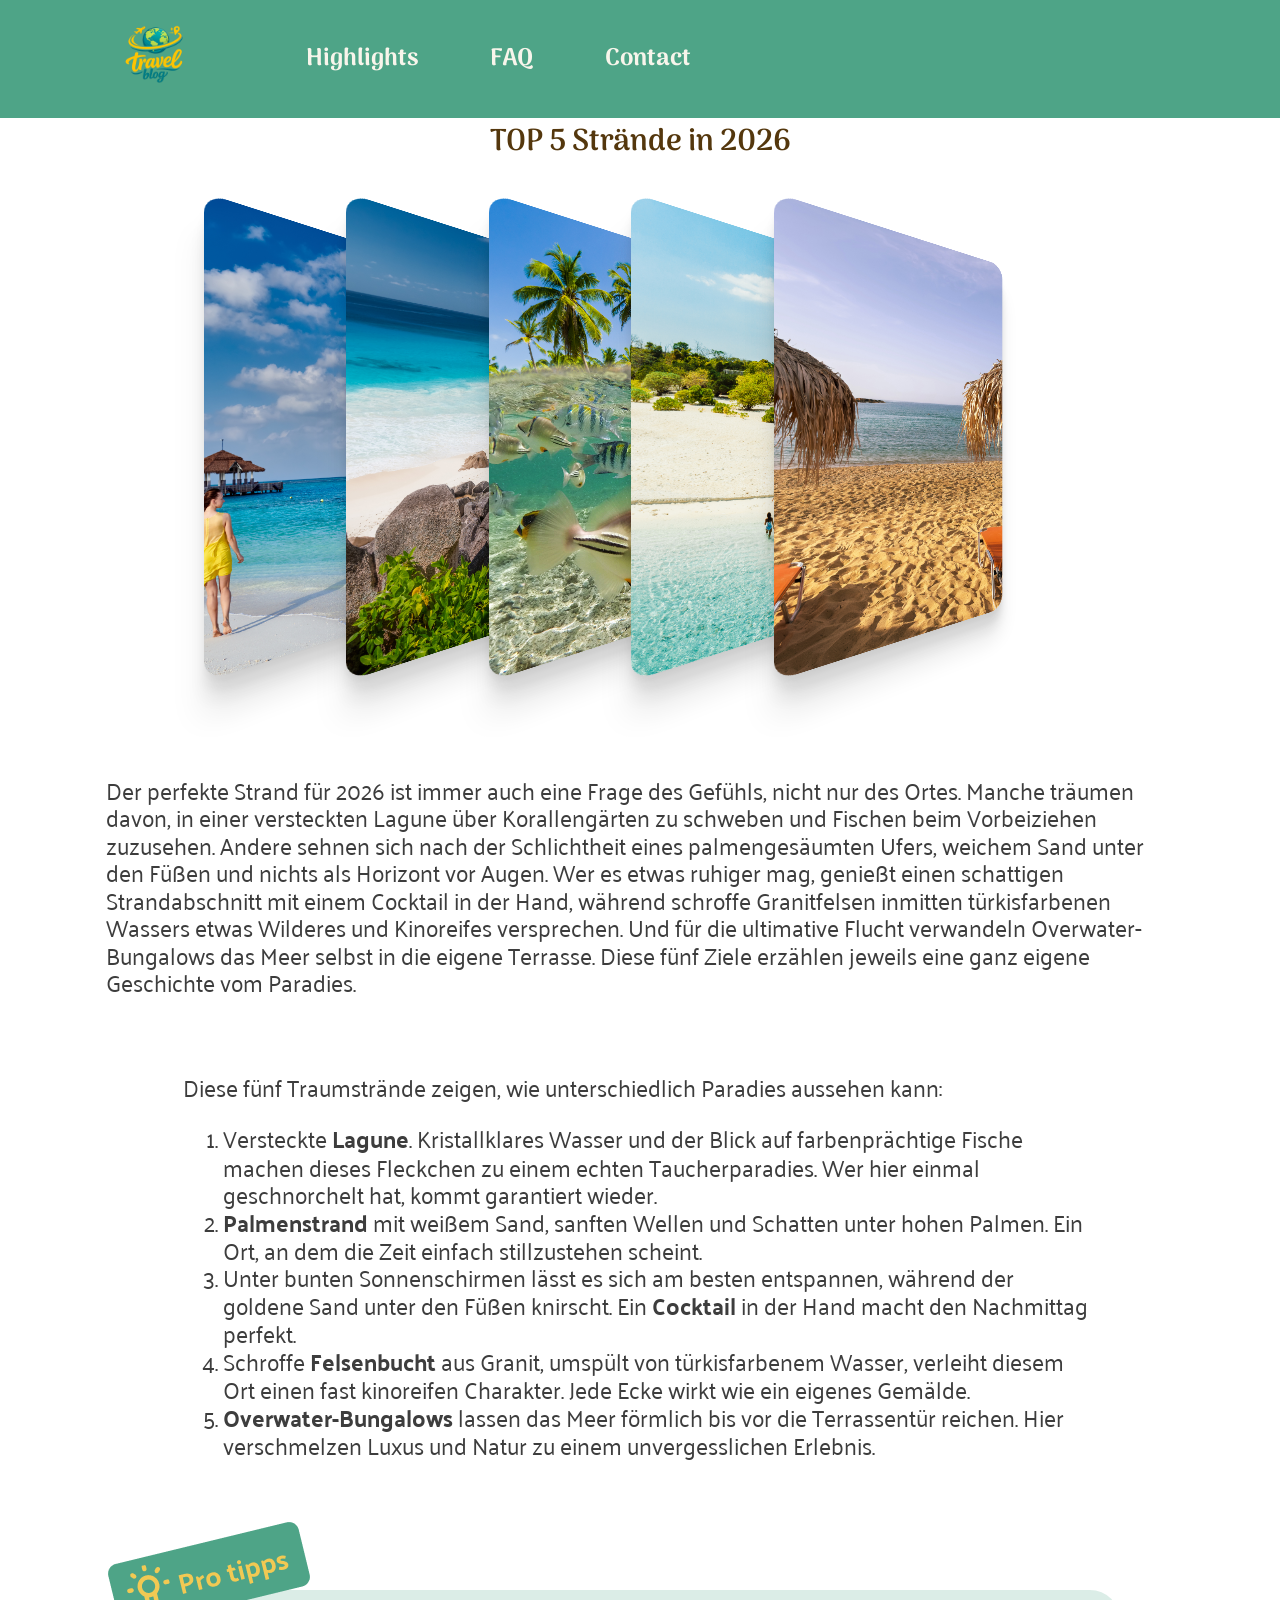
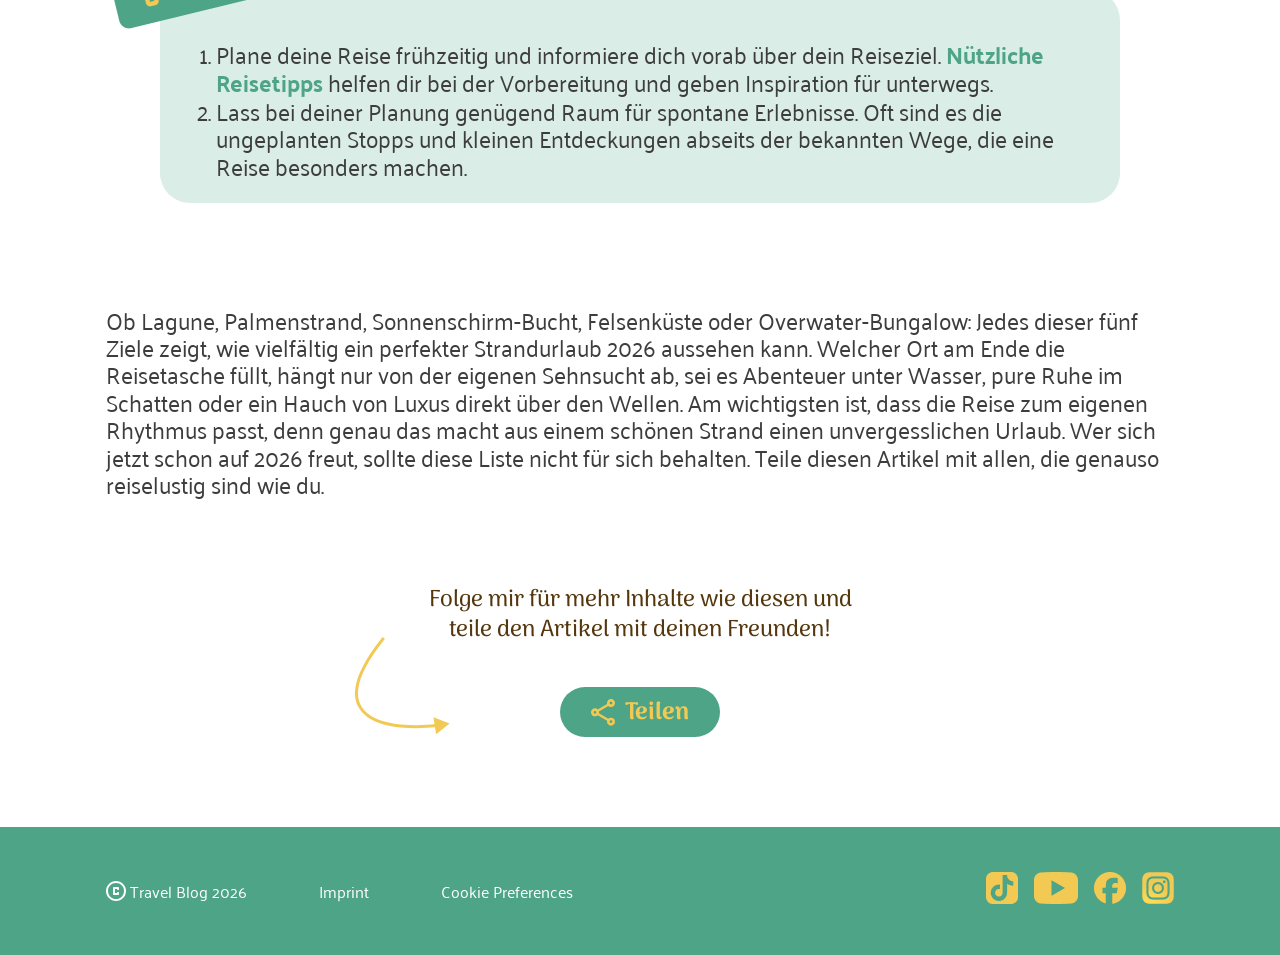
==== article01.html @ 4bace832 "refactor: add article-styles and move all article-styles" ====
<!DOCTYPE html>
<html lang="de">

<head>
    <meta charset="UTF-8">
    <meta name="viewport" content="width=device-width, initial-scale=1.0">
    <title>Artikle 01</title>

    <link rel="stylesheet" href="./styles/default.css">
    <link rel="stylesheet" href="./styles/variables.css">
    <link rel="stylesheet" href="./styles/fonts.css">
    <link rel="stylesheet" href="./styles/style.css">
    <link rel="stylesheet" href="./styles/article-styles.css">
    <link rel="stylesheet" href="./styles/article02.css">
    <link rel="stylesheet" href="./styles/article01.css">


</head>

<body>

    <header>
        <a href="index.html">
            <img class="header-logo" src="./assets/img/travelblog_logo.png"
                alt="Firmenlogo Travelblog mit Flugzeug und Weltkugel">
        </a>
        <nav>
            <a href="index.html#highlights">Highlights</a>
            <a href="index.html#faq">FAQ</a>
            <a href="index.html#contact-form">Contact</a>
        </nav>

    </header>

    <div class="content">



        <div class="article-beach-section">
            <h2>TOP 5 Strände in 2026</h2>

            <section class="article-beach-section-slider">
                <div class="article-beach-section-slider_element">
                    <img src="./assets/img/article01/slider-beach-boat.jpg" alt="Strand 1">
                </div>
                <div class="article-beach-section-slider_element">
                    <img src="./assets/img/article01/slider-beach-cliff.jpg" alt="Strand 2">
                </div>
                <div class="article-beach-section-slider_element">
                    <img src="./assets/img/article01/slider-beach-fish.jpg" alt="Strand 3">
                </div>
                <div class="article-beach-section-slider_element">
                    <img src="./assets/img/article01/slider-beach-island.jpg" alt="Strand 4">
                </div>
                <div class="article-beach-section-slider_element">
                    <img src="./assets/img/article01/slider-beach-sand.jpg" alt="Strand 5">
                </div>
            </section>
        </div>

        <div class="article-beach-section-slider-mobile">
            <input type="radio" name="beach-slide" id="beach-slide1" checked>
            <input type="radio" name="beach-slide" id="beach-slide2">
            <input type="radio" name="beach-slide" id="beach-slide3">
            <input type="radio" name="beach-slide" id="beach-slide4">
            <input type="radio" name="beach-slide" id="beach-slide5">
            <div class="slider-mobile-container">
                <img src="./assets/img/article01/slider-beach-boat.jpg" alt="Strand 1">
                <img src="./assets/img/article01/slider-beach-cliff.jpg" alt="Strand 2">
                <img src="./assets/img/article01/slider-beach-fish.jpg" alt="Strand 3">
                <img src="./assets/img/article01/slider-beach-island.jpg" alt="Strand 4">
                <img src="./assets/img/article01/slider-beach-sand.jpg" alt="Strand 5">
            </div>
            <label for="beach-slide1"></label>
            <label for="beach-slide2"></label>
            <label for="beach-slide3"></label>
            <label for="beach-slide4"></label>
            <label for="beach-slide5"></label>

        </div>



        <div class="text-main main-text-article01">
            <p>
                Der perfekte Strand für 2026 ist immer auch eine Frage des Gefühls, nicht nur des Ortes. Manche träumen
                davon, in einer versteckten Lagune über Korallengärten zu schweben und Fischen beim Vorbeiziehen
                zuzusehen. Andere sehnen sich nach der Schlichtheit eines palmengesäumten Ufers, weichem Sand unter den
                Füßen und nichts als Horizont vor Augen. Wer es etwas ruhiger mag, genießt einen schattigen
                Strandabschnitt mit einem Cocktail in der Hand, während schroffe Granitfelsen inmitten türkisfarbenen
                Wassers etwas Wilderes und Kinoreifes versprechen. Und für die ultimative Flucht verwandeln
                Overwater-Bungalows das Meer selbst in die eigene Terrasse. Diese fünf Ziele erzählen jeweils eine ganz
                eigene Geschichte vom Paradies.
            </p>
        </div>

        <div class="text-list text-list-article01">
            <p>Diese fünf Traumstrände zeigen, wie unterschiedlich Paradies aussehen kann:</p>
            <ol>
                <li>Versteckte <span>Lagune</span>. Kristallklares Wasser und der Blick auf farbenprächtige Fische
                    machen dieses Fleckchen zu einem echten Taucherparadies. Wer hier einmal geschnorchelt hat, kommt
                    garantiert wieder.</li>
                <li><span>Palmenstrand</span> mit weißem Sand, sanften Wellen und Schatten unter hohen Palmen. Ein Ort,
                    an dem die Zeit einfach stillzustehen scheint.</li>
                <li>Unter bunten Sonnenschirmen lässt es sich am besten entspannen, während der goldene Sand unter den
                    Füßen knirscht. Ein <span>Cocktail</span> in der Hand macht den Nachmittag perfekt.</li>
                <li>Schroffe <span>Felsenbucht</span> aus Granit, umspült von türkisfarbenem Wasser, verleiht diesem Ort
                    einen fast kinoreifen Charakter. Jede Ecke wirkt wie ein eigenes Gemälde.</li>
                <li><span>Overwater-Bungalows</span> lassen das Meer förmlich bis vor die Terrassentür reichen. Hier
                    verschmelzen Luxus und Natur zu einem unvergesslichen Erlebnis.</li>
            </ol>

        </div>

        <div class="tips-container">
            <div class="tips-img">
                <img src="./assets/icons/tips-icon.png" alt="Bild Pro Tipps">
            </div>
            <div class="tips-section">
                <ol>
                    <li>Plane deine Reise frühzeitig und informiere dich vorab über dein Reiseziel.
                        <a target="_blank" href="https://www.kurz-mal-weg.de/reisemagazin/reisetipps">
                            <span class="tips-link">Nützliche Reisetipps</span>
                        </a>
                        helfen dir bei der Vorbereitung und geben Inspiration für unterwegs.
                    </li>
                    <li>Lass bei deiner Planung genügend Raum für spontane Erlebnisse. Oft sind es die ungeplanten
                        Stopps und
                        kleinen Entdeckungen abseits der bekannten Wege, die eine Reise besonders machen.</li>
                </ol>
            </div>
        </div>

        <div class="text-conclusion main-text-article01">
            <p>
                Ob Lagune, Palmenstrand, Sonnenschirm-Bucht, Felsenküste oder Overwater-Bungalow: Jedes dieser fünf
                Ziele
                zeigt, wie vielfältig ein perfekter Strandurlaub 2026 aussehen kann. Welcher Ort am Ende die Reisetasche
                füllt, hängt nur von der eigenen Sehnsucht ab, sei es Abenteuer unter Wasser, pure Ruhe im Schatten oder
                ein Hauch von Luxus direkt über den Wellen.

                Am wichtigsten ist, dass die Reise zum eigenen Rhythmus passt, denn genau das macht aus einem schönen
                Strand einen unvergesslichen Urlaub. Wer sich jetzt schon auf 2026 freut, sollte diese Liste nicht für
                sich behalten. Teile diesen Artikel mit allen, die genauso reiselustig sind wie du.
            </p>
        </div>



        <div class="share-button-section">
            <p>Folge mir für mehr Inhalte wie diesen und teile den Artikel mit deinen Freunden!</p>

            <div class="share-button-wrapper">
                <img class="share-vector" src="./assets/icons/share-vector.svg"
                    alt="Bild von Halbkreis mit Pfeil auf Share Button">
                <img class="share-vector-mobile" src="./assets/icons/share-vector-mobile.svg"
                    alt="Bild von Halbkreis mit Pfeil auf Share Button">

                <a class="share-button" href="">
                    <img src="./assets/icons/share_icon.svg" alt="Icon für Share von Inhalten">
                    <p>Teilen</p>
                </a>
            </div>


        </div>
    </div>

    <footer>

        <div class="footer-links">
            <div class="footer-links-copyright">
                <img src="./assets/icons/copyright.svg" alt="Copyright Symbol für Website Rechte">
                <p>Travel Blog 2026</p>
            </div>

            <a href="./imprint.html">Imprint</a>
            <p> Cookie Preferences</p>
        </div>


        <div class="footer-social-media-links">

            <a href="https://www.tiktok.com/de-DE/" target="_blank">
                <img src="./assets/icons/footer_tiktok.png" alt="Ein Bild vom Tiktok Firmenlogo">
            </a>

            <a href="https://www.youtube.com/" target="_blank">
                <img src="./assets/icons/footer_youtube.png" alt="Ein Bild vom Youtube Firmenlogo">
            </a>

            <a href="https://www.facebook.com/" target="_blank">
                <img src="./assets/icons/footer_facebook.png" alt="Ein Bild vom Youtube Firmenlogo">
            </a>

            <a href="https://www.instagram.com/" target="_blank">
                <img src="./assets/icons/footer_instagram.png" alt="Ein Bild vom Instagram Firmenlogo">
            </a>

        </div>

    </footer>

    <div class="mobile-nav">
        <ul>
            <li><a href=""> <img src="./assets/icons/mobile-nav-home.svg" alt="Home Icon"> </a></li>
            <li><a href=""> <img src="./assets/icons/mobile-nav-highlights.svg" alt="Highlights Icon"> </a></li>
            <li><a href=""> <img src="./assets/icons/mobile-nav-faq.svg" alt="FAQ Icon"> </a></li>
            <li><a href=""> <img src="./assets/icons/mobile-nav-contact.svg" alt="FAQ Icon"> </a></li>
        </ul>
    </div>
</body>

</html>
---- styles/default.css ----
* {
    box-sizing: border-box;
    margin: 0;
    scroll-behavior: smooth;
}

body {
    color: rgba(61, 61, 61, 1);
}

a {
    text-decoration: none;
}

span {
    font-weight: 700;
}
---- styles/variables.css ----
:root {

--primary-bg-color-header-footer: rgba(78, 164, 135, 1);
--content-padding: max(clamp(1.5rem, -0.21rem + 8.57vw, 7.5rem), calc(50% - 720px));

}
---- styles/fonts.css ----
/* arima-regular - latin */
@font-face {
  font-display: swap; /* Check https://developer.mozilla.org/en-US/docs/Web/CSS/@font-face/font-display for other options. */
  font-family: 'Arima';
  font-style: normal;
  font-weight: 400;
  src: url('../assets/fonts/arima-v7-latin-regular.woff2') format('woff2'); /* Chrome 36+, Opera 23+, Firefox 39+, Safari 12+, iOS 10+ */
}
/* arima-500 - latin */
@font-face {
  font-display: swap; /* Check https://developer.mozilla.org/en-US/docs/Web/CSS/@font-face/font-display for other options. */
  font-family: 'Arima';
  font-style: normal;
  font-weight: 500;
  src: url('../assets/fonts/arima-v7-latin-500.woff2') format('woff2'); /* Chrome 36+, Opera 23+, Firefox 39+, Safari 12+, iOS 10+ */
}
/* arima-600 - latin */
@font-face {
  font-display: swap; /* Check https://developer.mozilla.org/en-US/docs/Web/CSS/@font-face/font-display for other options. */
  font-family: 'Arima';
  font-style: normal;
  font-weight: 600;
  src: url('../assets/fonts/arima-v7-latin-600.woff2') format('woff2'); /* Chrome 36+, Opera 23+, Firefox 39+, Safari 12+, iOS 10+ */
}
/* arima-700 - latin */
@font-face {
  font-display: swap; /* Check https://developer.mozilla.org/en-US/docs/Web/CSS/@font-face/font-display for other options. */
  font-family: 'Arima';
  font-style: normal;
  font-weight: 700;
  src: url('../assets/fonts/arima-v7-latin-700.woff2') format('woff2'); /* Chrome 36+, Opera 23+, Firefox 39+, Safari 12+, iOS 10+ */
}

/* palanquin-regular - latin */
@font-face {
  font-display: swap; /* Check https://developer.mozilla.org/en-US/docs/Web/CSS/@font-face/font-display for other options. */
  font-family: 'Palanquin';
  font-style: normal;
  font-weight: 400;
  src: url('../assets/fonts/palanquin-v17-latin-regular.woff2') format('woff2'); /* Chrome 36+, Opera 23+, Firefox 39+, Safari 12+, iOS 10+ */
}
/* palanquin-500 - latin */
@font-face {
  font-display: swap; /* Check https://developer.mozilla.org/en-US/docs/Web/CSS/@font-face/font-display for other options. */
  font-family: 'Palanquin';
  font-style: normal;
  font-weight: 500;
  src: url('../assets/fonts/palanquin-v17-latin-500.woff2') format('woff2'); /* Chrome 36+, Opera 23+, Firefox 39+, Safari 12+, iOS 10+ */
}
/* palanquin-600 - latin */
@font-face {
  font-display: swap; /* Check https://developer.mozilla.org/en-US/docs/Web/CSS/@font-face/font-display for other options. */
  font-family: 'Palanquin';
  font-style: normal;
  font-weight: 600;
  src: url('../assets/fonts/palanquin-v17-latin-600.woff2') format('woff2'); /* Chrome 36+, Opera 23+, Firefox 39+, Safari 12+, iOS 10+ */
}
/* palanquin-700 - latin */
@font-face {
  font-display: swap; /* Check https://developer.mozilla.org/en-US/docs/Web/CSS/@font-face/font-display for other options. */
  font-family: 'Palanquin';
  font-style: normal;
  font-weight: 700;
  src: url('../assets/fonts/palanquin-v17-latin-700.woff2') format('woff2'); /* Chrome 36+, Opera 23+, Firefox 39+, Safari 12+, iOS 10+ */
}

/* palanquin-dark-regular - latin */
@font-face {
  font-display: swap; /* Check https://developer.mozilla.org/en-US/docs/Web/CSS/@font-face/font-display for other options. */
  font-family: 'Palanquin Dark';
  font-style: normal;
  font-weight: 400;
  src: url('../assets/fonts/palanquin-dark-v17-latin-regular.woff2') format('woff2'); /* Chrome 36+, Opera 23+, Firefox 39+, Safari 12+, iOS 10+ */
}
/* palanquin-dark-600 - latin */
@font-face {
  font-display: swap; /* Check https://developer.mozilla.org/en-US/docs/Web/CSS/@font-face/font-display for other options. */
  font-family: 'Palanquin Dark';
  font-style: normal;
  font-weight: 600;
  src: url('../assets/fonts/palanquin-dark-v17-latin-600.woff2') format('woff2'); /* Chrome 36+, Opera 23+, Firefox 39+, Safari 12+, iOS 10+ */
}
---- styles/style.css ----
header {
    display: flex;
    align-items: center;

    background-color: var(--primary-bg-color-header-footer);
    height: clamp(70px, 5.83vw + 42.9px, 128px);
    gap: 102px;
    padding-left: var(--content-padding);
}

.header-logo {
    width: 98px;
}

nav {
    display: flex;
    gap: 72px;
}

nav>a {
    text-decoration: none;
    font-size: 1.5rem;
    font-family: Arima;
    font-weight: 700;

    color: rgba(248, 245, 235, 1);
}

.content {
    padding-inline: var(--content-padding);

}


.landing-page-hero {
    background-color: rgba(241, 201, 83, 1);
    height: clamp(335px, 129.29px + 26.7857vw, 515px);
    width: min(100vw, 1440px);
    position: relative;
    left: 50%;
    transform: translateX(-50%);
    overflow: visible;
}

.hero-curve-img {
    position: absolute;
    z-index: 1;
    width: clamp(420px, 160.57px + 33.7798vw, 647px);
    height: auto;
}

.hero-curve-img-mobile {
    display: none;
}

.hero-background-img {
    z-index: 0;
    width: 100%;
    object-fit: cover;
    object-position: 50%;
    height: clamp(335px, 129.29px + 26.7857vw, 515px);
    position: absolute;
}

.hero-background-img-mobile {
    display: none;
}

.landing-section-hero {
    display: flex;
    justify-content: flex-start;
    flex-direction: column;
}

.hero-headline {
    display: flex;
    position: absolute;
    top: clamp(78px, 30px + 6.25vw, 120px);
    left: clamp(49px, 19.29px + 3.869vw, 75px);
    flex-direction: column;
    justify-content: center;
    max-width: clamp(228px, 88.57px + 18.1548vw, 350px);
}

.hero-headline h1 {

    font-family: Arima;
    font-size: clamp(2.5rem, 1.0714rem + 2.9762vw, 3.75rem);
    color: rgba(84, 55, 13, 1);
    z-index: 3;
}

.hero-headline p {
    margin: 0;

    font-family: Palanquin;
    font-size: clamp(1.25rem, 0.6786rem + 1.1905vw, 1.75rem);
    font-weight: 500;
    line-height: 1;
    z-index: 3;
}

/* Entfernt aus Marcos Slider-Commit: kollidiert mit unserer bestehenden body-Regel
   in default.css (Zeile 7) und fuehrt mit Arial eine projektfremde Schriftart ein
   (wir nutzen Arima/Palanquin). Als Kommentar erhalten statt geloescht, siehe Review.
body {
    font-family: Arial, Helvetica, sans-serif;
    background: #fff;
    color: #402400;
}
*/

.landing-page-highlights {
    width: 100%;
    max-width: 950px;
    margin: 60px auto 45px;
    padding: 0 20px;
}

.landing-page-highlights p {
    max-width: 700px;
    margin: auto;
    font-size: 16px;
    line-height: 1.25;
    color: #4b2c08;
}

/* .intro p {
    max-width: 700px;
    margin: auto;
    font-size: 16px;
    line-height: 1.25;
    color: #4b2c08;
} */


.slider {
    position: relative;
    width: 100%;
    height: 353px;
    overflow: hidden;
    border-top-right-radius: 70px;
}

.slides {
    display: flex;
    width: 400%;
    height: 100%;
    transition: transform 0.7s ease-in-out;
}

.slide {
    position: relative;
    width: 25%;
    height: 100%;
    flex-shrink: 0;
    background-size: cover;
    background-position: center;
}

.slide::after {
    content: "";
    position: absolute;
    inset: 0;
    background:
        linear-gradient(to bottom,
            rgba(0, 91, 157, 0.30),
            rgba(0, 91, 157, 0.05) 55%,
            rgba(0, 140, 180, 0.05));
}

.slide:nth-child(1) {
    background-image: url("../assets/img/beach.jpg");
}

.slide:nth-child(2) {
    background-image: url(../assets/img/beach.jpg);
}

.slide:nth-child(3) {
    background-image: url(../assets/img/beach.jpg);
}

.slide:nth-child(4) {
    background-image: url(../assets/img/beach.jpg);
}

.slide-content {
    position: absolute;
    z-index: 2;
    top: 36px;
    left: 25px;
    width: calc(100% - 210px);
    max-width: 585px;
    padding: 12px 15px 10px;
    color: #fff;
    border-left: 1px solid rgba(255, 255, 255, 0.45);
    border-right: 1px solid rgba(255, 255, 255, 0.45);
    background: rgba(110, 156, 192, 0.40);
}

.slide-content h2 {
    font-size: 31px;
    line-height: 1.02;
    font-weight: 800;
    margin-bottom: 7px;
}

.slide-content p {
    font-size: 18px;
    line-height: 1.15;
}

.slider-dots {
    position: absolute;
    z-index: 10;
    bottom: 29px;
    left: 50%;
    transform: translateX(-50%);
    display: flex;
    align-items: center;
    gap: 14px;
}

/* TODO (Marco): kein JavaScript einsetzen. Der aktive Slide-Wechsel (.dot.active,
   Verschiebung von .slides) muss noch rein per HTML/CSS umgesetzt werden,
   z.B. Radio-Buttons + :checked Aktuell ohne Funktion. */
.dot {
    width: 19px;
    height: 19px;
    border: none;
    border-radius: 50%;
    background: #fff;
    cursor: pointer;
    transition:
        background 0.3s ease,
        transform 0.3s ease,
        width 0.3s ease;
}

.dot:hover {
    transform: scale(1.1);
}

.dot.active {
    width: 26px;
    background: #f5c13b;
    border-radius: 50%;
}

.hero-turkey-circle {
    position: absolute;
    top: clamp(196px, 76px + 15.625vw, 301px);
    left: clamp(275px, 105.86px + 22.0238vw, 423px);
    z-index: 4;
    width: clamp(118px, 44.86px + 9.5238vw, 182px);
    height: clamp(118px, 44.86px + 9.5238vw, 182px);
}

.hero-turkey-circle-bg {
    position: absolute;
    inset: 0;
    width: 100%;
    height: 100%;
}

.hero-turkey-circle-text {
    position: absolute;
    inset: 0;
    margin: auto;
    width: 83%;
    height: auto;
    animation: spin-turkey-circle 13s linear infinite;
}

.hero-turkey-circle-flag {
    position: absolute;
    inset: 0;
    margin: auto;
    width: 42%;
    height: auto;
}

@keyframes spin-turkey-circle {
    to {
        transform: rotate(360deg);
    }
}


.landing-page-headline {
    display: flex;
    justify-content: center;
    align-items: center;

    gap: 16px;
}

.landing-page-headline h2 {
    color: rgba(78, 164, 135, 1);
    font-size: clamp(2.5rem, 2.2857rem + 1.0714vw, 3.25rem);
    font-family: 'Arima';
    font-style: normal;
    font-weight: 700;
}

.landing-page-faq {
    display: flex;
    flex-direction: column;
    justify-content: center;
    align-items: center;

    gap: 8px;
}

.faq-accordion {
    display: flex;
    flex-direction: column;
    width: 100%;
    gap: 24px;
}

.faq-accordion details {
    display: flex;
    flex-direction: column;

    background-color: rgba(241, 201, 83, 1);
    border-radius: 12px;
    overflow: hidden;

    interpolate-size: allow-keywords;
}

.faq-accordion details summary>img {
    transform: rotate(0deg);
    transition: transform 0.6s ease-in-out;
}

.faq-accordion details[open] summary>img {
    transform: rotate(-180deg);
}

.faq-accordion summary {
    display: flex;
    align-items: center;
    justify-content: space-between;
    width: 100%;

    font-family: Palanquin;
    font-size: clamp(1rem, 0.8571rem + 0.7143vw, 1.5rem);
    font-weight: 700;
    color: rgba(84, 55, 13, 1);

    list-style: none;
    cursor: pointer;
    outline: none;
    -webkit-tap-highlight-color: transparent;

    border-radius: 0;
    background-color: rgba(241, 201, 83, 1);
    padding: 8px 12px;
}

.faq-accordion summary:focus-visible {
    outline: 2px solid rgba(84, 55, 13, 1);
    outline-offset: -2px;
}

.faq-accordion details::details-content {
    background-color: #fff;
    opacity: 0;
    block-size: 0;
    overflow-y: clip;
    margin: 0;
    border-radius: 12px 12px 12px 12px;

    transition:
        content-visibility 0.6s allow-discrete,
        opacity 0.6s ease-in-out,
        block-size 0.6s ease-in-out,
        margin 0.6s ease-in-out;
}

.faq-accordion details[open]::details-content {
    opacity: 1;
    block-size: auto;
    margin: 0 12px 12px 12px;
}

@starting-style {
    .faq-accordion details[open]::details-content {
        opacity: 0;
        block-size: 0;
        margin: 0;
    }
}

.faq-accordion p {
    padding: 8px 8px;
    margin: 0;

    font-family: Palanquin;
    font-size: 1rem;
    font-weight: 500;
    color: rgba(84, 55, 13, 1);
    line-height: 1.1;
}

.contact-form {
    font-family: 'Palanquin';
    font-weight: 500;
    font-size: 1.5rem;
    color: rgba(84, 55, 13, 1);

    text-align: center;
    padding: 5rem 0;
}

.contact-text>p {
    padding-bottom: 3.5rem;
}

.personal-data {
    display: flex;
    justify-content: space-between;
}

.name {
    display: flex;
    flex-direction: column;
    width: 45%;
    text-align: start;
}

.email {
    display: flex;
    flex-direction: column;
    width: 49%;
    text-align: start;
}

.help {
    display: flex;
    flex-direction: column;
    text-align: start;
    padding-top: 3rem;
}

.name>input,
.email>input,
textarea {
    border: none;
    border-bottom: 1px solid rgba(84, 55, 13, 1);

    font-family: 'Palanquin';
    font-weight: 500;
    font-size: 1.5rem;
    color: rgba(78, 164, 135, 1);
}

.name>input,
.email>input {
    padding-top: 2.25rem;
}

textarea {
    padding-top: 1rem;
    height: 70px;
    resize: none;
}

.privacy {
    display: flex;
    align-items: flex-start;
    justify-content: center;
    gap: 8px;

    font-weight: 400;
    font-size: 0.938rem;

    padding-top: 1rem;
    padding-bottom: 2.25rem;
}

.privacy>input {
    height: 1.125rem;
    width: 1.125rem;
}

.privacy a {
    color: rgba(78, 164, 135, 1);
}

.privacy-wrapper {
    display: flex;
    gap: 0.5rem;
    align-items: flex-start
}

.privacy-wrapper p {
    text-align: left;
}

.privacy-wrapper>input {
    margin-top: 0.5rem;
}

.send-button {
    display: inline-flex;
    justify-content: center;
    align-items: center;

    padding: 9px 40px;
    border-radius: 40px;
    border: 1px solid rgba(115, 115, 115, 1);

    font-size: 1.5rem;
    font-family: 'Arima';
    font-weight: 700;

    color: rgba(115, 115, 115, 1);
    background-color: white;
}

.contact-form:has(.privacy input:checked) .send-button {
    background-color: rgb(78, 164, 135);
    color: rgba(241, 201, 83, 1);
    border: 1px solid rgb(78, 164, 135);
}

.contact-form:has(.privacy input:checked) .send-button:hover {
    box-shadow: 0 4px 8px rgba(78, 164, 135, 0.5);
    text-shadow: 0 2px 4px rgba(0, 0, 0, 0.5);
}

footer {
    display: flex;
    align-items: center;
    justify-content: space-between;

    background-color: var(--primary-bg-color-header-footer);
    height: 128px;
    padding-inline: clamp(24px, 9.01vw - 9.8px, 120px);
    margin-top: clamp(5rem, 10.3571rem - 5.9524vw, 7.5rem);
    padding-left: var(--content-padding);
}

.footer-links {
    display: flex;
    gap: 72px;

    font-size: 1rem;
    font-weight: 400;
    font-family: Palanquin;
    color: rgba(255, 255, 255, 1);

}

.footer-links a {
    color: rgba(255, 255, 255, 1);

}

.footer-links p {
    text-wrap-mode: nowrap;

}

.footer-links-copyright {
    display: flex;
    gap: 4px;
}

.footer-social-media-links {
    display: flex;
    gap: 16px;
}

.mobile-nav {
    display: none;
}

@media screen and (max-width: 767px) {
    .landing-page-hero {
        height: 480px;
    }

    .hero-curve-img {
        display: none;
    }

    .hero-curve-img-mobile {
        display: block;
        position: absolute;
        z-index: 1;
        top: 0;
        left: 0;
        width: 230px;
        height: auto;
    }

    .hero-background-img {
        display: none;
    }

    .hero-background-img-mobile {
        display: block;
        z-index: 0;
        width: 100%;
        height: 100%;
        object-fit: cover;
        object-position: 50%;
        position: absolute;
    }

    .hero-headline {
        display: none;
    }

    .hero-turkey-circle {
        top: 130px;
        left: 90px;
        width: 150px;
        height: 150px;
    }

    header {
        padding-left: 0;
        justify-content: center;
    }

    .header-logo {
        width: 80px;
    }

    nav {
        display: none;
    }

    .contact-text>p {
        display: none;
    }

    .tips-section {
        width: 100%;
        color: rgba(84, 55, 13, 1);


    }

    .personal-data {
        flex-direction: column;
    }

    .name,
    .email {
        width: 100%;
    }

    .name>input,
    .email>input,
    textarea {
        padding-top: 1rem;
    }

    .help {
        padding-top: 1rem;
    }

    .privacy {
        align-items: flex-start;
    }

    footer {
        height: auto;
        padding-block: 24px 112px;
    }

    .footer-links {
        flex-direction: column;
        gap: 0px;

    }

    .footer-links>*:nth-child(1) {
        order: 3;
    }

    .footer-links>*:nth-child(2) {
        order: 1;
    }

    .footer-links>*:nth-child(3) {
        order: 2;
    }

    .footer-social-media-links {
        margin-top: 58px;
    }


    .footer-social-media-links img {
        width: 24px;
    }

    .footer-social-media-links a:nth-child(2) img {
        width: 33px;
    }

    .mobile-nav {
        display: flex;
        align-items: center;
        height: 88px;

        position: fixed;
        bottom: 0;
        left: 0;
        width: 100%;
        z-index: 10;

        background-color: rgba(241, 201, 83, 1);
    }

    .mobile-nav ul {
        display: flex;
        align-items: center;
        justify-content: space-evenly;
        gap: 16px;
        width: 100%;
        padding: 0 25px;
    }

    .mobile-nav li {
        list-style: none;
    }
}
---- styles/article-styles.css ----
.text-conclusion {
    font-family: 'Palanquin';
    font-style: normal;
    font-weight: 400;
    font-size: clamp(1rem, 0.8571rem + 0.7143vw, 1.5rem);
    line-height: 1.2;

    padding-bottom: clamp(3rem, 0.064rem + 8.263vw, 7.5rem);
}

.text-main {
    font-family: 'Palanquin';
    font-style: normal;
    font-weight: 400;
    font-size: clamp(1rem, 0.8571rem + 0.7143vw, 1.5rem);

    line-height: 1.2; /* TODO: Hier sollten wir nochmal gemeinsam draufschauen*/
}

.text-list {
    font-family: 'Palanquin';
    font-style: normal;
    font-weight: 400;
    font-size: clamp(1rem, 0.8571rem + 0.7143vw, 1.5rem);
    padding: 1.5rem 0rem;

    line-height: 1.2;
}


.tips-container {
    position: relative;
    padding: 25px 0px;
}

.tips-img {
    position: absolute;
    top: -45px;
    left: 0;
    z-index: 10;
}

.tips-section {
    background-color: rgba(78, 164, 135, 0.2);
    padding: 26px 16px 24px 16px;
    border-radius: 30px;

    width: 90%;
    margin: 0 auto;

    font-family: 'Palanquin';
    font-style: normal;
    font-weight: 400;
    font-size: clamp(1rem, 0.8571rem + 0.7143vw, 1.5rem);
    line-height: 1.2;
}

.tips-link {
    color: rgba(78, 164, 135, 1);

}



.share-button-section {
    display: flex;
    justify-content: center;
    align-items: center;
    flex-direction: column;

    /* margin: 32px; */
}

.share-button-section>p {
    flex-wrap: wrap;

    font-size: clamp(1.125rem, 1.0179rem + 0.5357vw, 1.5rem);
    font-family: Arima;
    font-weight: 500;
    text-align: center;
    line-height: 1.3;

    color: rgba(84, 55, 13, 1);
    width: 100%;
    max-width: 480px;
    padding: 10px;
}



.share-button {
    display: flex;
    justify-content: center;
    align-items: center;

    margin-top: 32px;
    width: 160px;
    height: 50px;
    background-color: rgba(78, 164, 135, 1);
    gap: 10px;
    border-radius: 40px;
}

.share-button img {
    width: 24px;
}

.share-vector-mobile {
    display: none;
}

.share-button p {
    font-size: 1.5rem;
    font-weight: 700;
    font-family: Arima;
    color: rgba(241, 201, 83, 1);
}

.share-button-wrapper {
    display: flex;
    align-items: center;
    justify-content: center;

    position: relative;
}

.share-button-wrapper>img {
    top: -18px;
    right: 50%;
    transform: translateX(-190px);
    position: absolute;
}

@media screen and (max-width: 767px) {

    .text-introduction,
    .text-main,
    .text-list,
    .text-conclusion {
        color: rgba(84, 55, 13, 1);
    }

    .tips-section {
        width: 100%;
        color: rgba(84, 55, 13, 1);
    }

    .share-vector {
        display: none;
    }

    .share-button-section {
        margin-bottom: 64px;
    }

    .share-button-wrapper>.share-vector-mobile {
        display: block;
        top: -4px;
        right: 50%;
        transform: translateX(max(-154px, 56px - 50vw));
        position: absolute;

    }
}
---- styles/article02.css ----
.text-introduction {
    font-family: 'Palanquin';
    font-size: clamp(1rem, 0.8571rem + 0.7143vw, 1.5rem);
    padding-top: 2rem;

    line-height: 1.2;
}

video {
    display: block;
    width: 100%;
    height: auto;
}

.video-section {
    padding-block: clamp(1rem, -0.056rem + 4.507vw, 4rem);
    padding-inline: clamp(0rem, 4vw, 4.6875rem);
    border-radius: clamp(1.5rem, 3vw, 3.3125rem);
    width: 100%;
}

.video-container {
    border-radius: clamp(1.5rem, 3vw, 3.3125rem);
    width: 100%;
    overflow: hidden;
}

ul {
    margin-top: 1.5rem;
}
---- styles/article01.css ----
.article-beach-section {
    display: flex;
    justify-content: center;
    flex-direction: column;
    align-items: center;

    gap: 64px
}

.article-beach-section h2 {
    font-family: Arima;
    font-size: clamp(1.25rem, 1.0357rem + 1.0714vw, 2rem);
    font-weight: 600;
    color: rgba(84, 55, 13, 1);
    padding-bottom: clamp(1rem, -6.4286rem + 15.4762vw, 7.5rem);


}

.article-beach-section-slider {
    --card-w: clamp(130px, 17.4vw, 250px);

    height: var(--card-w);
    display: flex;
    justify-content: center;
    align-items: center;

    padding: 0 calc(var(--card-w) * 0.24);
    margin-bottom: 150px;
}

.article-beach-section-slider_element {
    z-index: 1;
    width: var(--card-w);
    aspect-ratio: 250 / 440;

    border-radius: 16px;
    overflow: hidden;

    box-shadow: 0px 1px 1px rgba(3, 7, 18, 0.02),
        0px 5px 4px rgba(3, 7, 18, 0.03),
        0px 12px 9px rgba(3, 7, 18, 0.05),
        0px 20px 15px rgba(3, 7, 18, 0.06),
        0px 32px 24px rgba(3, 7, 18, 0.08);

    transform: perspective(var(--card-w)) rotateY(20deg) translateX(calc(var(--card-w) * -0.08));
    transform-origin: 50% 50%;
    transition: transform 250ms ease-in-out;
}

.article-beach-section-slider_element {
    z-index: 1;
    width: var(--card-w);
    aspect-ratio: 250 / 440;

    border-radius: 16px;
    overflow: hidden;

    box-shadow: 0px 1px 1px rgba(3, 7, 18, 0.02),
        0px 5px 4px rgba(3, 7, 18, 0.03),
        0px 12px 9px rgba(3, 7, 18, 0.05),
        0px 20px 15px rgba(3, 7, 18, 0.06),
        0px 32px 24px rgba(3, 7, 18, 0.08);

    transform: perspective(var(--card-w)) rotateY(20deg) translateX(calc(var(--card-w) * -0.08));
    transform-origin: 50% 50%;
    transition: transform 250ms ease-in-out, box-shadow 250ms ease-in-out, filter 250ms ease-in-out;
}

.article-beach-section-slider_element img {
    width: 100%;
    height: 100%;
    object-fit: cover;
    display: block;
}

.article-beach-section-slider_element:not(:first-child) {
    margin-left: calc(var(--card-w) * -0.36);
}

.article-beach-section-slider_element:hover {
    z-index: 2;
    transform: perspective(var(--card-w)) rotateY(0deg) translateX(0px) scale(1.25);
    box-shadow: 0px 2px 2px rgba(3, 7, 18, 0.04),
        0px 8px 8px rgba(3, 7, 18, 0.06),
        0px 20px 16px rgba(3, 7, 18, 0.08),
        0px 32px 24px rgba(3, 7, 18, 0.10),
        0px 48px 36px rgba(3, 7, 18, 0.12);
}

.article-beach-section-slider_element:hover~.article-beach-section-slider_element {
    transform: perspective(var(--card-w)) rotateY(-20deg) translateX(calc(var(--card-w) * 0.52));
    filter: brightness(0.85);
}

.article-beach-section-slider_element:has(~ .article-beach-section-slider_element:hover) {
    transform: perspective(var(--card-w)) rotateY(20deg) translateX(calc(var(--card-w) * -0.52));
    filter: brightness(0.85);
}

.article-beach-section-slider-mobile {
    display: none;
}

.article-beach-section-slider-mobile input[type="radio"] {
    display: none;
}

.main-text-article01 {
    margin: clamp(2.75rem, -0.3929rem + 6.5476vw, 5.5rem) 0px;
}

.text-conclusion {
    padding: 0;
}

.text-list {
    padding: 0;
}

.text-list-article01 {
    margin: clamp(2rem, -2rem + 8.3333vw, 5.5rem) clamp(0rem, -7.1429rem + 14.881vw, 6.25rem) clamp(4rem, 8.3333vw, 7.5rem) clamp(0rem, -7.1429rem + 14.881vw, 6.25rem);
}

ol {
    margin-top: 1.5rem;
}


@media screen and (max-width: 767px) {
    .article-beach-section-slider {
        display: none;
    }

    .tips-container {
        padding-bottom: 0;
    }

    .text-conclusion.main-text-article01 {
        margin-top: 32px;
    }

    .article-beach-section-slider-mobile {
        --card-w: clamp(195px, calc(125px + 21.92vw), 293px);
        --gap: 4vw;
        --step: calc(var(--card-w) + var(--gap));
        --center-offset: calc((100vw - 2 * var(--content-padding) - var(--card-w)) / 2);

        display: block;
        position: relative;
        overflow: hidden;
        text-align: center;
    }

    .article-beach-section-slider-mobile label {
        display: inline-block;
        width: 22px;
        height: 22px;
        margin: 16px 4px 0;
        border-radius: 999px;
        background: rgba(78, 164, 135, 0.3);
        cursor: pointer;
        transition: width 250ms ease, background 200ms ease;
    }

    .slider-mobile-container {
        display: flex;
        gap: var(--gap);
        transition: transform 250ms ease-in-out;
    }

    .slider-mobile-container img {
        flex: 0 0 auto;
        object-fit: cover;
        width: var(--card-w);
        aspect-ratio: 2 /3;
        height: auto;
        border-radius: 16px;
        overflow: hidden;

        box-shadow: 0px 1px 1px rgba(3, 7, 18, 0.02),
            0px 5px 4px rgba(3, 7, 18, 0.03),
            0px 12px 9px rgba(3, 7, 18, 0.05),
            0px 20px 15px rgba(3, 7, 18, 0.06),
            0px 32px 24px rgba(3, 7, 18, 0.08);

        transition: transform 300ms ease-in-out;
    }

    #beach-slide1:checked~.slider-mobile-container {
        transform: translateX(var(--center-offset));
    }

    #beach-slide2:checked~.slider-mobile-container {
        transform: translateX(calc(var(--center-offset) - var(--step)));
    }

    #beach-slide3:checked~.slider-mobile-container {
        transform: translateX(calc(var(--center-offset) - 2 * var(--step)));
    }

    #beach-slide4:checked~.slider-mobile-container {
        transform: translateX(calc(var(--center-offset) - 3 * var(--step)));
    }

    #beach-slide5:checked~.slider-mobile-container {
        transform: translateX(calc(var(--center-offset) - 4 * var(--step)));
    }

    #beach-slide1:checked~label[for="beach-slide1"],
    #beach-slide2:checked~label[for="beach-slide2"],
    #beach-slide3:checked~label[for="beach-slide3"],
    #beach-slide4:checked~label[for="beach-slide4"],
    #beach-slide5:checked~label[for="beach-slide5"] {
        width: 40px;
        height: 22px;
        background: rgba(78, 164, 135, 1)
    }

    #beach-slide1:checked~.slider-mobile-container img:nth-of-type(2),
    #beach-slide2:checked~.slider-mobile-container img:nth-of-type(3),
    #beach-slide3:checked~.slider-mobile-container img:nth-of-type(4),
    #beach-slide4:checked~.slider-mobile-container img:nth-of-type(5) {
        transform: perspective(80vw) rotateY(-25deg);
        transform-origin: left center;
    }

    #beach-slide2:checked~.slider-mobile-container img:nth-of-type(1),
    #beach-slide3:checked~.slider-mobile-container img:nth-of-type(2),
    #beach-slide4:checked~.slider-mobile-container img:nth-of-type(3),
    #beach-slide5:checked~.slider-mobile-container img:nth-of-type(4) {
        transform: perspective(80vw) rotateY(25deg);
        transform-origin: right center;
    }

    .text-introduction,
    .text-main,
    .text-list,
    .text-conclusion {
        color: rgba(84, 55, 13, 1);
    }
}
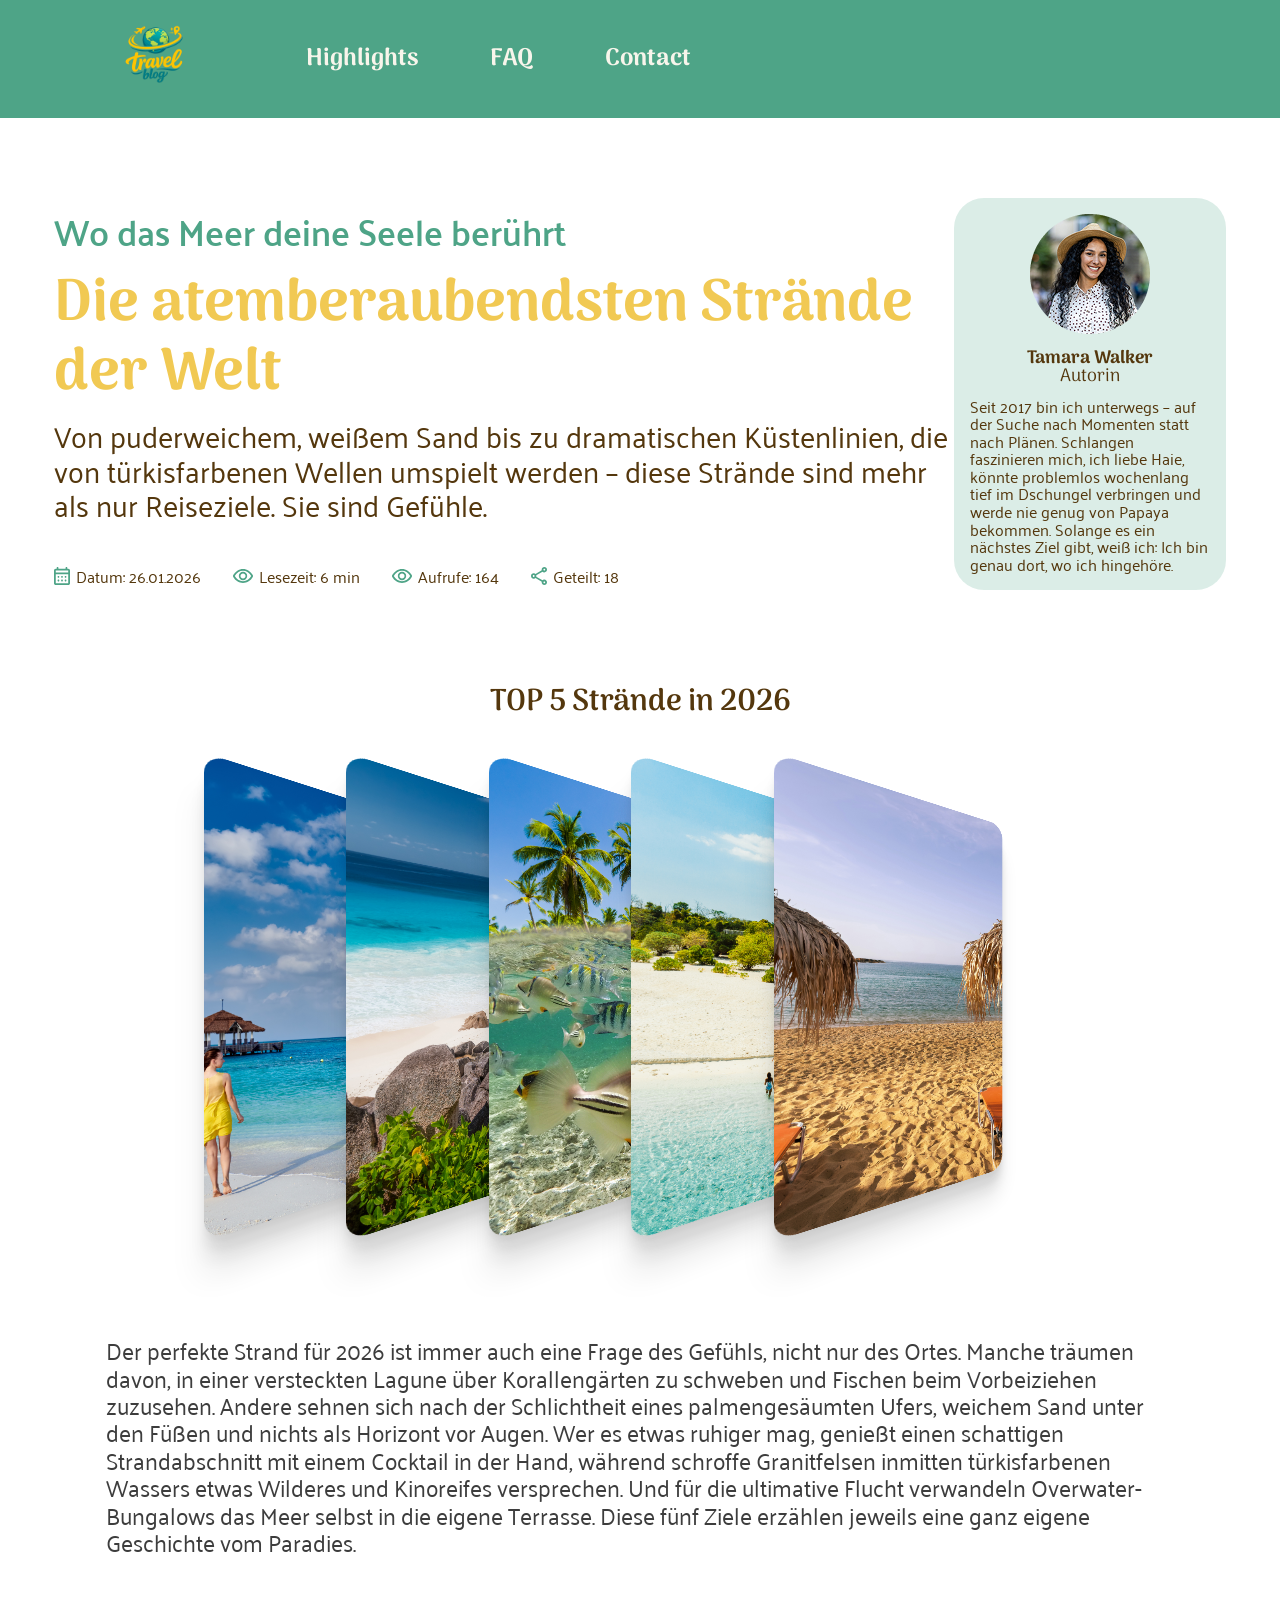
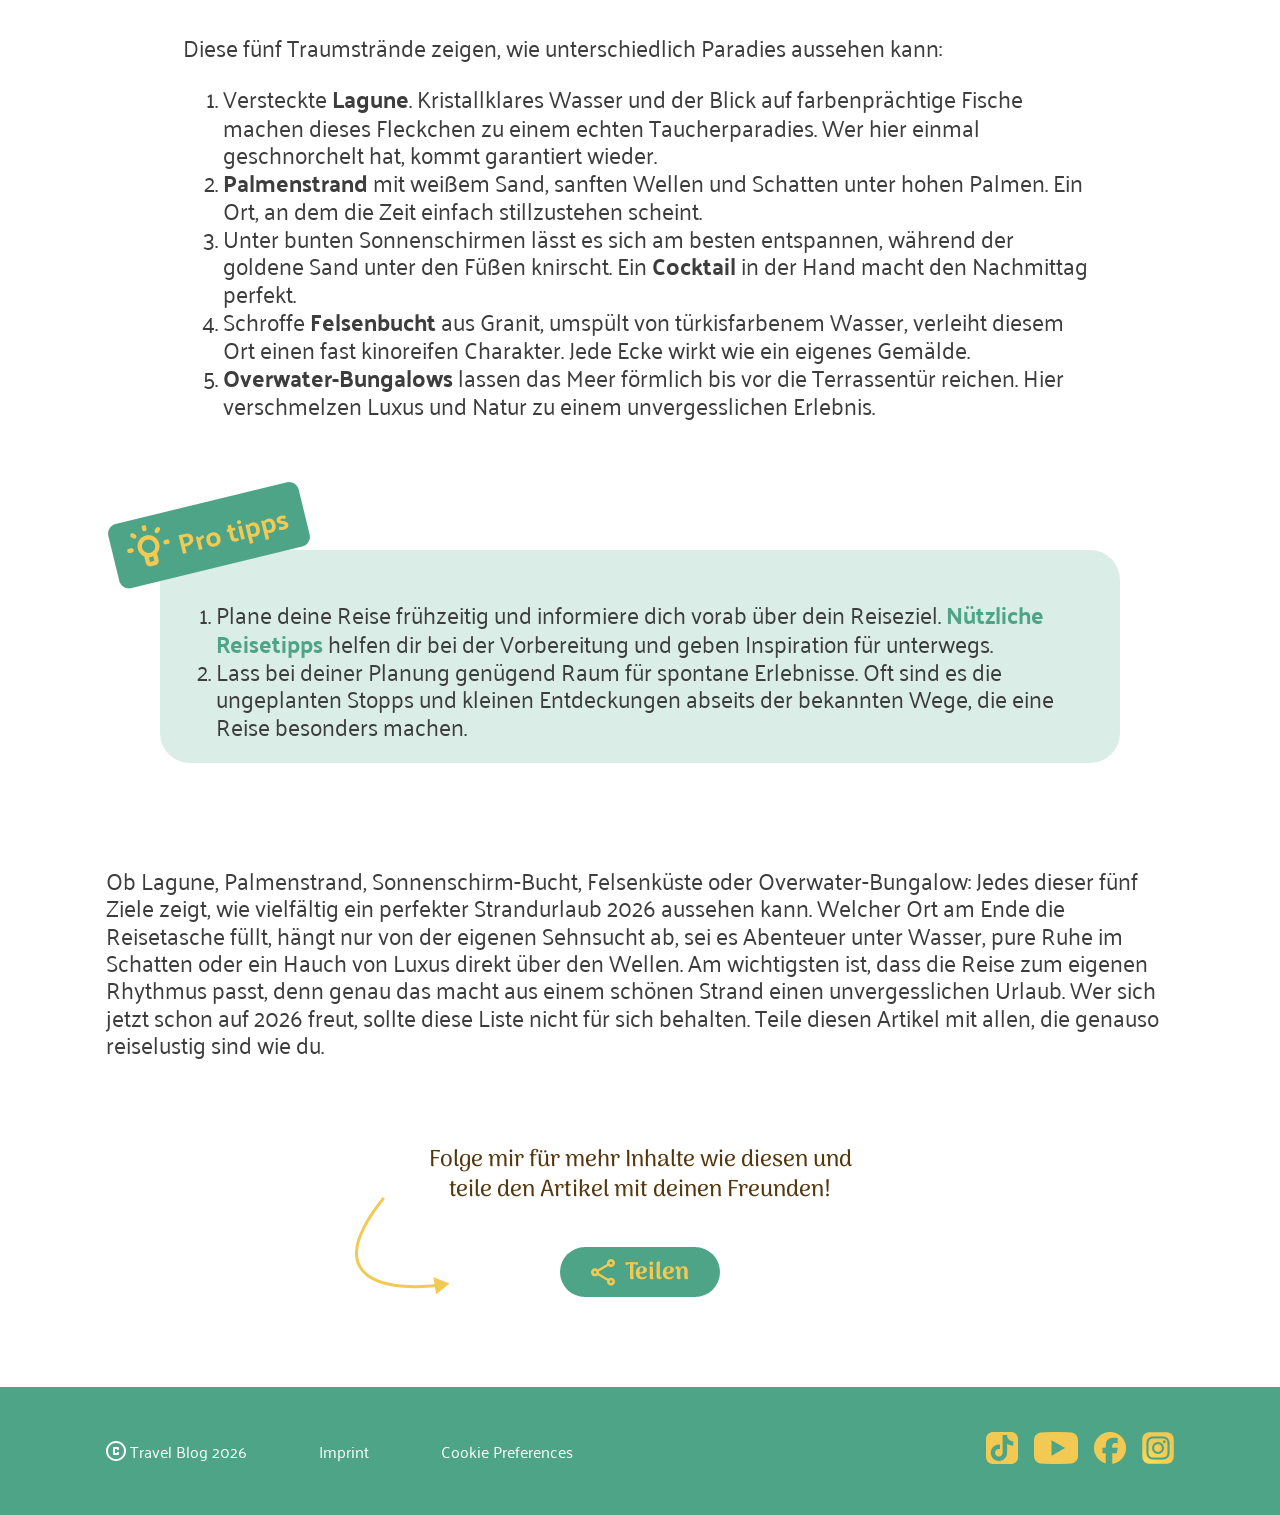
==== commit 90459e9e: "add author-section styles reponsive" ====
--- a/article01.html
+++ b/article01.html
@@ -33,6 +33,51 @@
     </header>
 
     <div class="content">
+
+        <div class="author-section">
+            <div class="author-section-wrapper">
+                <div class="author-section-headlines">
+                    <h2>Wo das Meer deine Seele berührt</h2>
+                    <h1>Die atemberaubendsten Strände der Welt</h1>
+                    <p>Von puderweichem, weißem Sand bis zu dramatischen Küstenlinien, die von türkisfarbenen Wellen
+                        umspielt werden – diese Strände sind mehr als nur Reiseziele. Sie sind Gefühle.</p>
+                    <div class="author-section-stats">
+                        <div class="stats-item">
+                            <img src="./assets/icons/article-date.svg" alt="Kalender Symbol">
+                            <p>Datum: 26.01.2026</p>
+                        </div>
+
+                        <div class="stats-item">
+                            <img src="./assets/icons/article-read.svg" alt="Brille Symbol">
+                            <p>Lesezeit: 6 min</p>
+                        </div>
+
+                        <div class="stats-item">
+                            <img src="./assets/icons/article-read.svg" alt="Auge Symbol">
+                            <p>Aufrufe: 164</p>
+                        </div>
+
+                        <div class="stats-item">
+                            <img src="./assets/icons/article-shared.svg" alt="Teilen Symbol">
+                            <p>Geteilt: 18</p>
+                        </div>
+                    </div>
+                </div>
+                <div class="author-section-author">
+                    <img src="./assets/img/article01/article-author-avatar.png" alt="Bild von Autorin des Artikel">
+                    <div class="author-name">
+                        <p>Tamara Walker</p>
+                        <p>Autorin</p>
+                    </div>
+
+                    <p>Seit 2017 bin ich unterwegs – auf der Suche nach Momenten statt nach Plänen.
+
+                        Schlangen faszinieren mich, ich liebe Haie, könnte problemlos wochenlang tief im Dschungel
+                        verbringen und werde nie genug von Papaya bekommen. Solange es ein nächstes Ziel gibt, weiß ich:
+                        Ich bin genau dort, wo ich hingehöre.</p>
+                </div>
+            </div>
+        </div>
 
 
 
--- a/styles/article-styles.css
+++ b/styles/article-styles.css
@@ -1,3 +1,124 @@
+.author-section {
+    display: flex;
+    justify-content: center;
+    align-items: center;
+    flex-direction: column;
+
+    gap: 60px;
+    margin: 80px 0px 88px 0px;
+}
+
+.author-section-wrapper {
+    display: flex;
+    flex-direction: row;
+}
+
+.author-section-headlines {
+    display: flex;
+    flex-direction: column;
+    width: 900px;
+    gap: 8px;
+}
+
+.author-section-headlines h2 {
+    font-family: Palanquin;
+    font-weight: 600;
+    font-size: clamp(1.25rem, -0.1786rem + 2.9762vw, 2.5rem);
+    color: rgba(78, 164, 135, 1);
+}
+
+.author-section-headlines h1 {
+    font-family: Arima;
+    font-weight: 700;
+    font-size: clamp(2.5rem, 0.7857rem + 3.5714vw, 4rem);
+    color: rgba(241, 201, 83, 1);
+    line-height: 1.2;
+    overflow-wrap: break-word;
+    -webkit-hyphens: auto;
+    -ms-hyphens: auto;
+    hyphens: auto;
+
+}
+
+.author-section-headlines>p {
+    font-family: Palanquin;
+    font-weight: 400;
+    font-size: clamp(1.125rem, 0.125rem + 2.0833vw, 2rem);
+    color: rgba(84, 55, 13, 1);
+    line-height: 1.2;
+}
+
+.author-section-stats {
+    display: flex;
+    justify-content: flex-start;
+    align-items: center;
+    margin-top: 32px;
+    row-gap: 4px;
+    column-gap: 32px;
+}
+
+.stats-item {
+    display: flex;
+    gap: 6px;
+}
+
+.stats-item>p {
+    font-family: Palanquin;
+    font-weight: 400;
+    font-size: 16px;
+    color: rgba(84, 55, 13, 1);
+}
+
+.author-section-author {
+    display: flex;
+    flex-direction: column;
+    justify-content: flex-start;
+    align-items: center;
+    width: 272px;
+    height: auto;
+    padding-top: 16px;
+    border-radius: 30px;
+    background-color: rgba(78, 164, 135, 0.2);
+}
+
+.author-section-author img {
+    width: 120px;
+}
+
+.author-name {
+    display: flex;
+    justify-content: center;
+    align-items: center;
+    flex-direction: column;
+    padding: 16px 0px 12px 0px;
+}
+
+.author-name>p {
+    margin: 0;
+    font-family: Arima;
+    font-size: 18px;
+    color: rgba(84, 55, 13, 1);
+    line-height: 1;
+}
+
+.author-name>p:nth-child(1) {
+    font-weight: 700;
+}
+
+.author-name>p:nth-child(2) {
+    font-weight: 400;
+}
+
+.author-section-author>p {
+    font-family: Palanquin;
+    font-size: 16px;
+    font-weight: 400;
+    color: rgba(84, 55, 13, 1);
+    padding: 0px 16px 16px 16px;
+    line-height: 1.1;
+}
+
+
 .text-conclusion {
     font-family: 'Palanquin';
     font-style: normal;
@@ -14,7 +135,8 @@
     font-weight: 400;
     font-size: clamp(1rem, 0.8571rem + 0.7143vw, 1.5rem);
 
-    line-height: 1.2; /* TODO: Hier sollten wir nochmal gemeinsam draufschauen*/
+    line-height: 1.2;
+    /* TODO: Hier sollten wir nochmal gemeinsam draufschauen*/
 }
 
 .text-list {
@@ -131,7 +253,33 @@
     position: absolute;
 }
 
+@media screen and (max-width: 1200px) {
+
+    .author-section-wrapper {
+        flex-direction: column;
+        align-items: center;
+        width: 100%;
+        gap: 24px;
+    }
+
+    .author-section-headlines {
+        width: 100%;
+    }
+
+    .author-section-stats {
+        flex-wrap: wrap;
+    }
+
+    .author-section-author {
+        width: 100%;
+    }
+}
+
 @media screen and (max-width: 767px) {
+
+    .author-section-author {
+        width: clamp(345px, 3.969rem + 75.064vw, 640px);
+    }
 
     .text-introduction,
     .text-main,
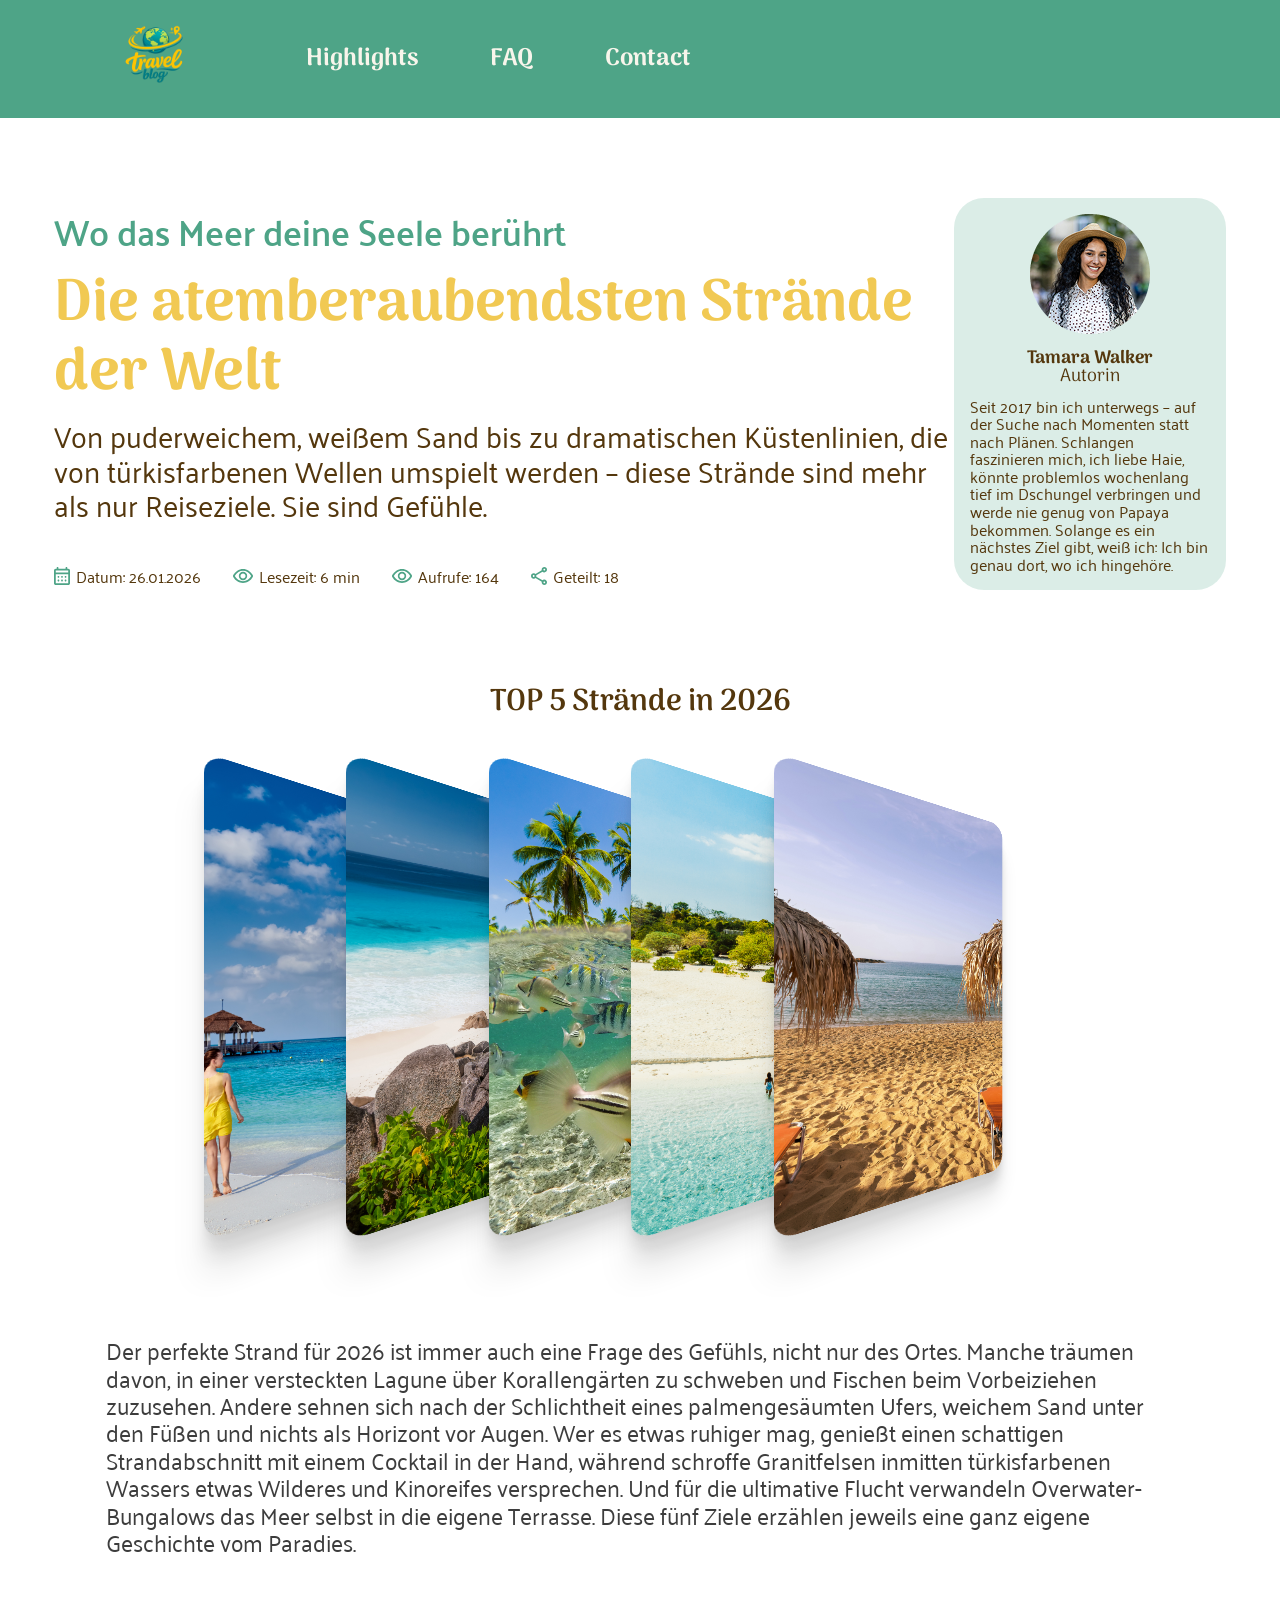
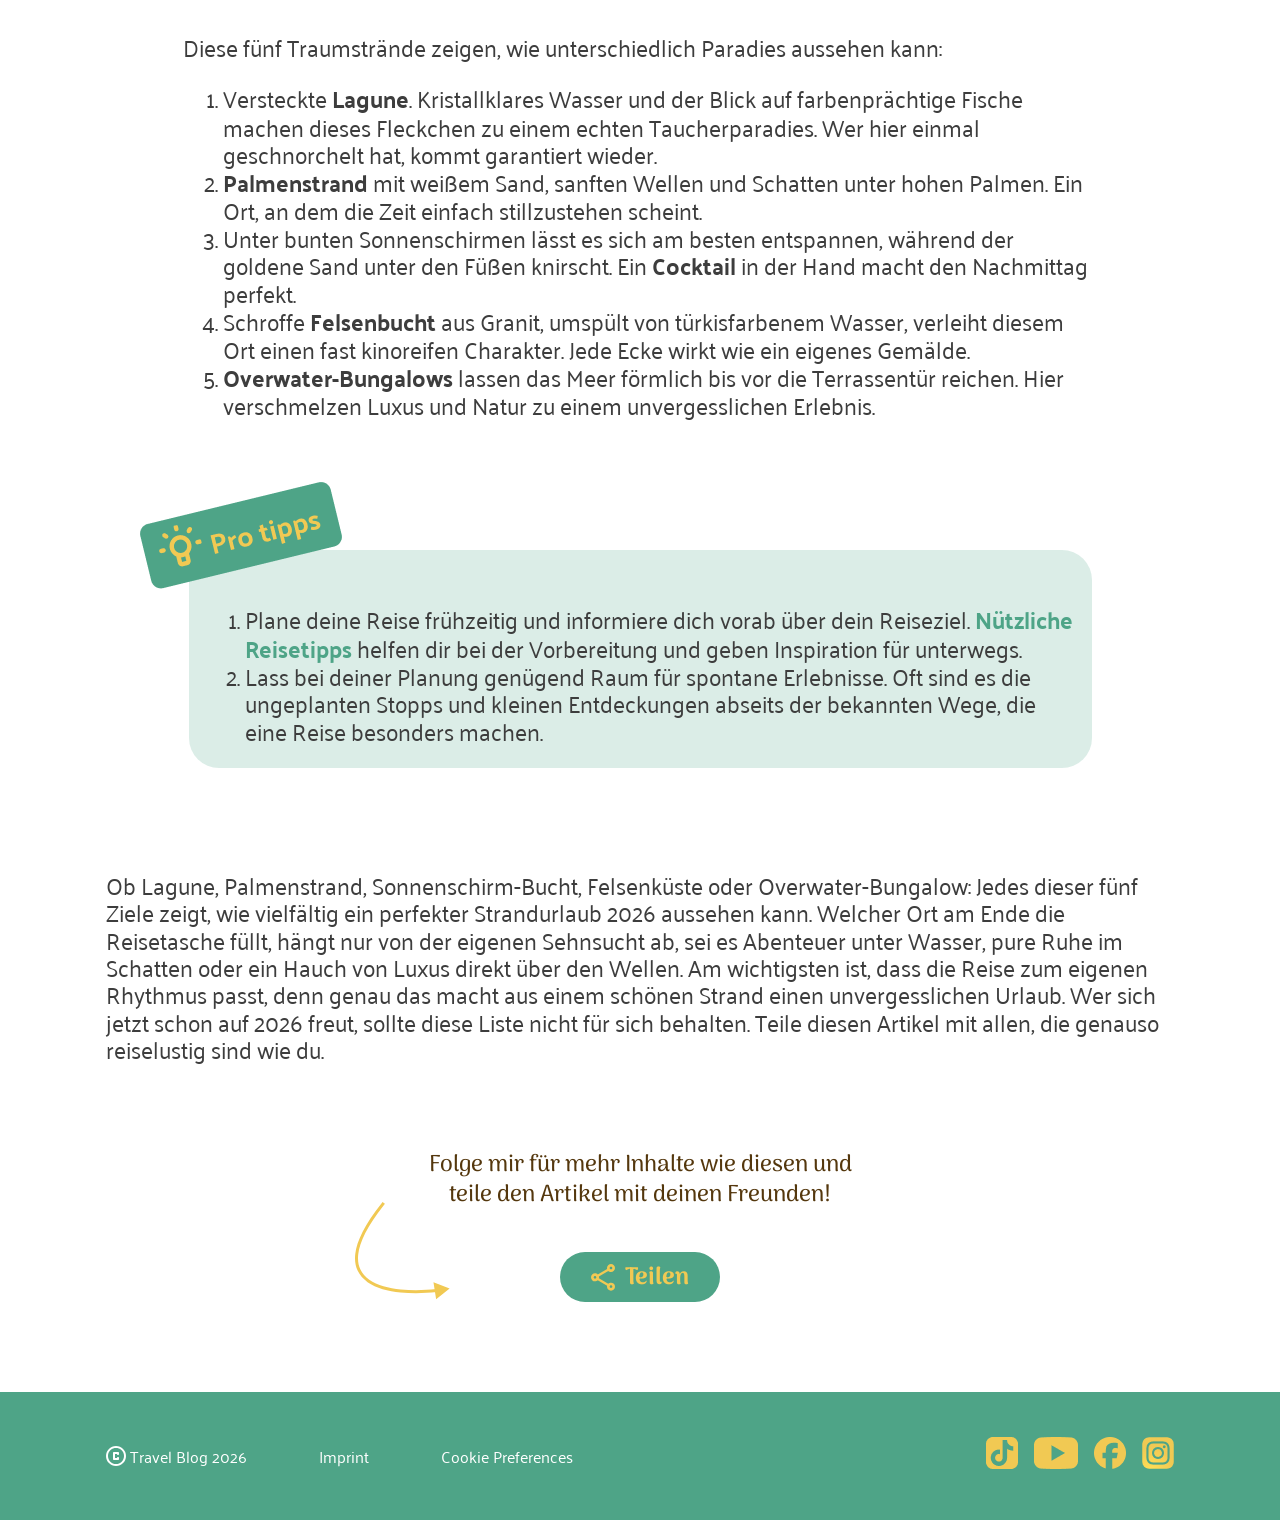
==== commit 17f3e1db: "change author-section design for 700-1200px" ====
--- a/article01.html
+++ b/article01.html
@@ -65,16 +65,19 @@
                 </div>
                 <div class="author-section-author">
                     <img src="./assets/img/article01/article-author-avatar.png" alt="Bild von Autorin des Artikel">
-                    <div class="author-name">
-                        <p>Tamara Walker</p>
-                        <p>Autorin</p>
+                    <div class="author-section-text">
+                        <div class="author-name">
+                            <p>Tamara Walker</p>
+                            <p>Autorin</p>
+                        </div>
+
+                        <p>Seit 2017 bin ich unterwegs – auf der Suche nach Momenten statt nach Plänen.
+
+                            Schlangen faszinieren mich, ich liebe Haie, könnte problemlos wochenlang tief im Dschungel
+                            verbringen und werde nie genug von Papaya bekommen. Solange es ein nächstes Ziel gibt, weiß
+                            ich:
+                            Ich bin genau dort, wo ich hingehöre.</p>
                     </div>
-
-                    <p>Seit 2017 bin ich unterwegs – auf der Suche nach Momenten statt nach Plänen.
-
-                        Schlangen faszinieren mich, ich liebe Haie, könnte problemlos wochenlang tief im Dschungel
-                        verbringen und werde nie genug von Papaya bekommen. Solange es ein nächstes Ziel gibt, weiß ich:
-                        Ich bin genau dort, wo ich hingehöre.</p>
                 </div>
             </div>
         </div>
--- a/styles/variables.css
+++ b/styles/variables.css
@@ -1,6 +1,6 @@
 :root {
 
 --primary-bg-color-header-footer: rgba(78, 164, 135, 1);
---content-padding: max(clamp(1.5rem, -0.21rem + 8.57vw, 7.5rem), calc(50% - 720px));
+--content-padding: max(clamp(1.5rem, -0.21rem + 8.57vw, 7.5rem), calc(50% - 600px));
 
 }
--- a/styles/style.css
+++ b/styles/style.css
@@ -100,16 +100,6 @@
     z-index: 3;
 }
 
-/* Entfernt aus Marcos Slider-Commit: kollidiert mit unserer bestehenden body-Regel
-   in default.css (Zeile 7) und fuehrt mit Arial eine projektfremde Schriftart ein
-   (wir nutzen Arima/Palanquin). Als Kommentar erhalten statt geloescht, siehe Review.
-body {
-    font-family: Arial, Helvetica, sans-serif;
-    background: #fff;
-    color: #402400;
-}
-*/
-
 .landing-page-highlights {
     width: 100%;
     max-width: 950px;
@@ -124,14 +114,6 @@
     line-height: 1.25;
     color: #4b2c08;
 }
-
-/* .intro p {
-    max-width: 700px;
-    margin: auto;
-    font-size: 16px;
-    line-height: 1.25;
-    color: #4b2c08;
-} */
 
 
 .slider {
@@ -491,6 +473,11 @@
     color: rgba(78, 164, 135, 1);
 }
 
+.privacy a:hover {
+    font-family: 'Palanquin Dark';
+    font-weight: 400;
+}
+
 .privacy-wrapper {
     display: flex;
     gap: 0.5rem;
@@ -503,6 +490,15 @@
 
 .privacy-wrapper>input {
     margin-top: 0.5rem;
+
+    width: 18px;
+    height: 18px;
+    appearance: none;
+    border: 1px solid rgba(84, 55, 13, 1);
+}
+
+.privacy-wrapper > input:hover {
+    background-color: rgba(241, 201, 83, 1);
 }
 
 .send-button {
@@ -512,25 +508,47 @@
 
     padding: 9px 40px;
     border-radius: 40px;
-    border: 1px solid rgba(115, 115, 115, 1);
 
     font-size: 1.5rem;
     font-family: 'Arima';
     font-weight: 700;
 
-    color: rgba(115, 115, 115, 1);
-    background-color: white;
-}
-
-.contact-form:has(.privacy input:checked) .send-button {
     background-color: rgb(78, 164, 135);
     color: rgba(241, 201, 83, 1);
     border: 1px solid rgb(78, 164, 135);
 }
 
-.contact-form:has(.privacy input:checked) .send-button:hover {
+.send-button:hover {
     box-shadow: 0 4px 8px rgba(78, 164, 135, 0.5);
     text-shadow: 0 2px 4px rgba(0, 0, 0, 0.5);
+}
+
+.privacy-wrapper > input:checked {
+    background-color: rgb(78, 164, 135);
+}
+
+.privacy-wrapper > input:checked::after {
+    content: "";
+    display: block;
+    border: solid rgba(241, 201, 83, 1);
+    border-width: 0 2px 2px 0;
+
+    width: 5px;
+    height: 9px;
+
+    transform: translateX(4px) rotate(45deg);
+    display: flex;
+    align-items: center;
+    justify-content: center;
+}
+
+.contact-form:has(.privacy-wrapper > input:user-invalid) .send-button {
+    background-color: white;
+    color: rgba(115, 115, 115, 1);
+    border: 1px solid rgba(115, 115, 115, 1);
+
+    box-shadow: none;
+    text-shadow: none;
 }
 
 footer {
@@ -581,8 +599,135 @@
 }
 
 @media screen and (max-width: 767px) {
+    header {
+        padding-left: 0;
+        justify-content: center;
+    }
+
+    .header-logo {
+        width: 80px;
+    }
+
+    nav {
+        display: none;
+    }
+
+    .contact-text>p {
+        display: none;
+    }
+
+    .tips-section {
+        width: 100%;
+        color: rgba(84, 55, 13, 1);
+
+
+    }
+
+    .personal-data {
+        flex-direction: column;
+    }
+
+    .name,
+    .email {
+        width: 100%;
+    }
+
+    .name>input,
+    .email>input,
+    textarea {
+        padding-top: 1rem;
+    }
+
+    .help {
+        padding-top: 1rem;
+    }
+
+    .privacy {
+        align-items: flex-start;
+    }
+
+    footer {
+        height: auto;
+        padding-block: 24px 112px;
+    }
+
+    .footer-links {
+        flex-direction: column;
+        gap: 0px;
+
+    }
+
+    .footer-links>*:nth-child(1) {
+        order: 3;
+    }
+
+    .footer-links>*:nth-child(2) {
+        order: 1;
+    }
+
+    .footer-links>*:nth-child(3) {
+        order: 2;
+    }
+
+    .footer-social-media-links {
+        margin-top: 58px;
+    }
+
+
+    .footer-social-media-links img {
+        width: 24px;
+    }
+
+    .footer-social-media-links a:nth-child(2) img {
+        width: 33px;
+    }
+
+    .mobile-nav {
+        display: flex;
+        align-items: center;
+        height: 88px;
+
+        position: fixed;
+        bottom: 0;
+        left: 0;
+        width: 100%;
+        z-index: 10;
+
+        background-color: rgba(241, 201, 83, 1);
+    }
+
+    .mobile-nav ul {
+        display: flex;
+        align-items: center;
+        justify-content: space-evenly;
+        gap: 16px;
+        width: 100%;
+        padding: 0 25px;
+    }
+
+    .mobile-nav li {
+        list-style: none;
+    }
+}
+
+@media screen and (max-width: 500px) {
     .landing-page-hero {
         height: 480px;
+    }
+
+    .hero-background-img {
+        height: 100%;
+        display: none;
+    }
+
+    .hero-background-img-mobile {
+        display: block;
+        z-index: 0;
+        width: 100%;
+        height: 100%;
+        object-fit: cover;
+        object-position: 50%;
+        position: absolute;
     }
 
     .hero-curve-img {
@@ -599,20 +744,6 @@
         height: auto;
     }
 
-    .hero-background-img {
-        display: none;
-    }
-
-    .hero-background-img-mobile {
-        display: block;
-        z-index: 0;
-        width: 100%;
-        height: 100%;
-        object-fit: cover;
-        object-position: 50%;
-        position: absolute;
-    }
-
     .hero-headline {
         display: none;
     }
@@ -623,114 +754,4 @@
         width: 150px;
         height: 150px;
     }
-
-    header {
-        padding-left: 0;
-        justify-content: center;
-    }
-
-    .header-logo {
-        width: 80px;
-    }
-
-    nav {
-        display: none;
-    }
-
-    .contact-text>p {
-        display: none;
-    }
-
-    .tips-section {
-        width: 100%;
-        color: rgba(84, 55, 13, 1);
-
-
-    }
-
-    .personal-data {
-        flex-direction: column;
-    }
-
-    .name,
-    .email {
-        width: 100%;
-    }
-
-    .name>input,
-    .email>input,
-    textarea {
-        padding-top: 1rem;
-    }
-
-    .help {
-        padding-top: 1rem;
-    }
-
-    .privacy {
-        align-items: flex-start;
-    }
-
-    footer {
-        height: auto;
-        padding-block: 24px 112px;
-    }
-
-    .footer-links {
-        flex-direction: column;
-        gap: 0px;
-
-    }
-
-    .footer-links>*:nth-child(1) {
-        order: 3;
-    }
-
-    .footer-links>*:nth-child(2) {
-        order: 1;
-    }
-
-    .footer-links>*:nth-child(3) {
-        order: 2;
-    }
-
-    .footer-social-media-links {
-        margin-top: 58px;
-    }
-
-
-    .footer-social-media-links img {
-        width: 24px;
-    }
-
-    .footer-social-media-links a:nth-child(2) img {
-        width: 33px;
-    }
-
-    .mobile-nav {
-        display: flex;
-        align-items: center;
-        height: 88px;
-
-        position: fixed;
-        bottom: 0;
-        left: 0;
-        width: 100%;
-        z-index: 10;
-
-        background-color: rgba(241, 201, 83, 1);
-    }
-
-    .mobile-nav ul {
-        display: flex;
-        align-items: center;
-        justify-content: space-evenly;
-        gap: 16px;
-        width: 100%;
-        padding: 0 25px;
-    }
-
-    .mobile-nav li {
-        list-style: none;
-    }
 }
--- a/styles/article-styles.css
+++ b/styles/article-styles.css
@@ -1,6 +1,6 @@
 .author-section {
     display: flex;
-    justify-content: center;
+    justify-content: flex-end;
     align-items: center;
     flex-direction: column;
 
@@ -109,7 +109,7 @@
     font-weight: 400;
 }
 
-.author-section-author>p {
+.author-section-text>p {
     font-family: Palanquin;
     font-size: 16px;
     font-weight: 400;
@@ -136,7 +136,6 @@
     font-size: clamp(1rem, 0.8571rem + 0.7143vw, 1.5rem);
 
     line-height: 1.2;
-    /* TODO: Hier sollten wir nochmal gemeinsam draufschauen*/
 }
 
 .text-list {
@@ -153,6 +152,7 @@
 .tips-container {
     position: relative;
     padding: 25px 0px;
+    margin: 2rem;
 }
 
 .tips-img {
@@ -164,7 +164,7 @@
 
 .tips-section {
     background-color: rgba(78, 164, 135, 0.2);
-    padding: 26px 16px 24px 16px;
+    padding: 31px 16px 24px 16px;
     border-radius: 30px;
 
     width: 90%;
@@ -189,8 +189,6 @@
     justify-content: center;
     align-items: center;
     flex-direction: column;
-
-    /* margin: 32px; */
 }
 
 .share-button-section>p {
@@ -255,6 +253,10 @@
 
 @media screen and (max-width: 1200px) {
 
+    .author-section {
+        margin: 24px 0px 24px 0px;
+    }
+
     .author-section-wrapper {
         flex-direction: column;
         align-items: center;
@@ -275,11 +277,44 @@
     }
 }
 
-@media screen and (max-width: 767px) {
+@media screen and (min-width: 700px) and (max-width: 1200px) {
+
+    .author-section-author {
+        flex-direction: row;
+        align-items: center;
+        justify-content: flex-start;
+        gap: 20px;
+        padding: 20px;
+    }
+
+    .author-section-author img {
+        flex-shrink: 0;
+    }
+
+    .author-section-text {
+        display: flex;
+        flex-direction: column;
+        gap: 8px;
+    }
+
+    .author-name {
+        align-items: flex-start;
+        padding: 0;
+    }
+
+    .author-section-text>p {
+        padding: 0;
+    }
+}
+
+@media screen and (max-width: 699px) {
 
     .author-section-author {
         width: clamp(345px, 3.969rem + 75.064vw, 640px);
     }
+}
+
+@media screen and (max-width: 767px) {
 
     .text-introduction,
     .text-main,
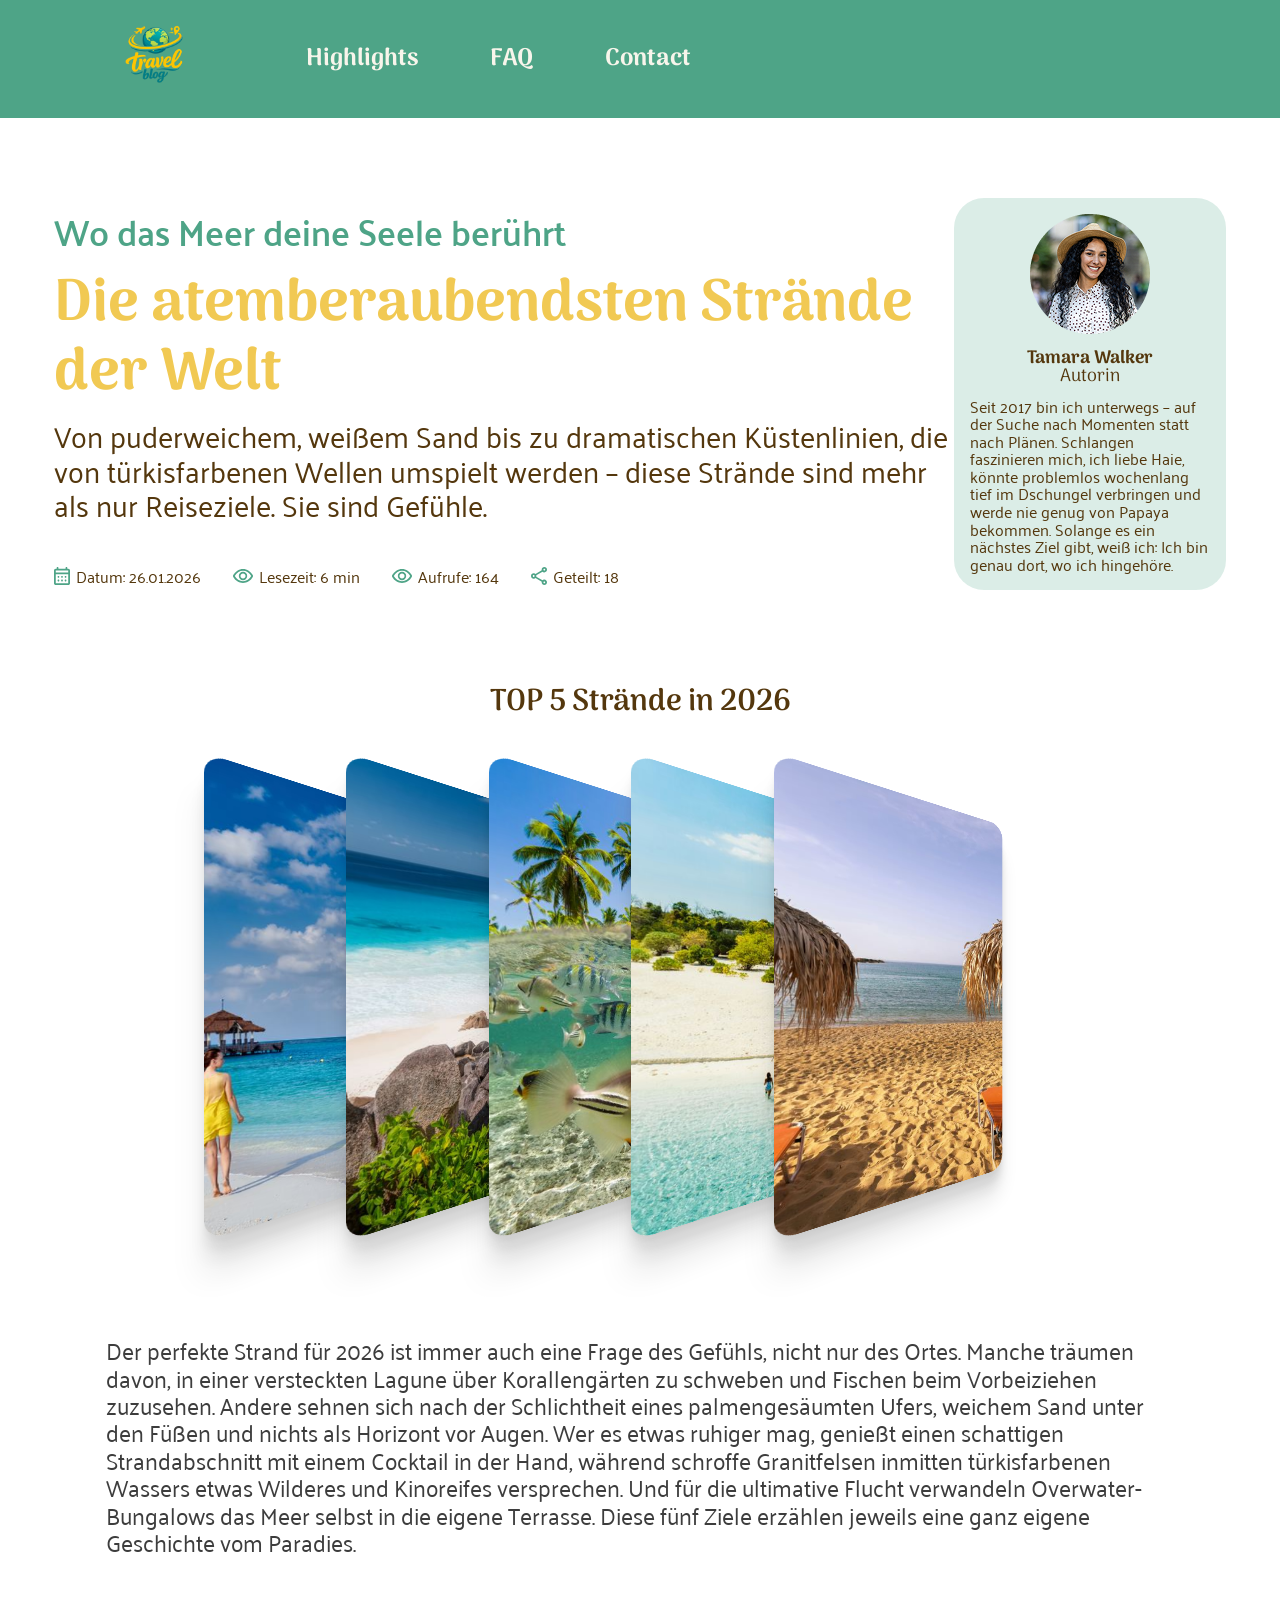
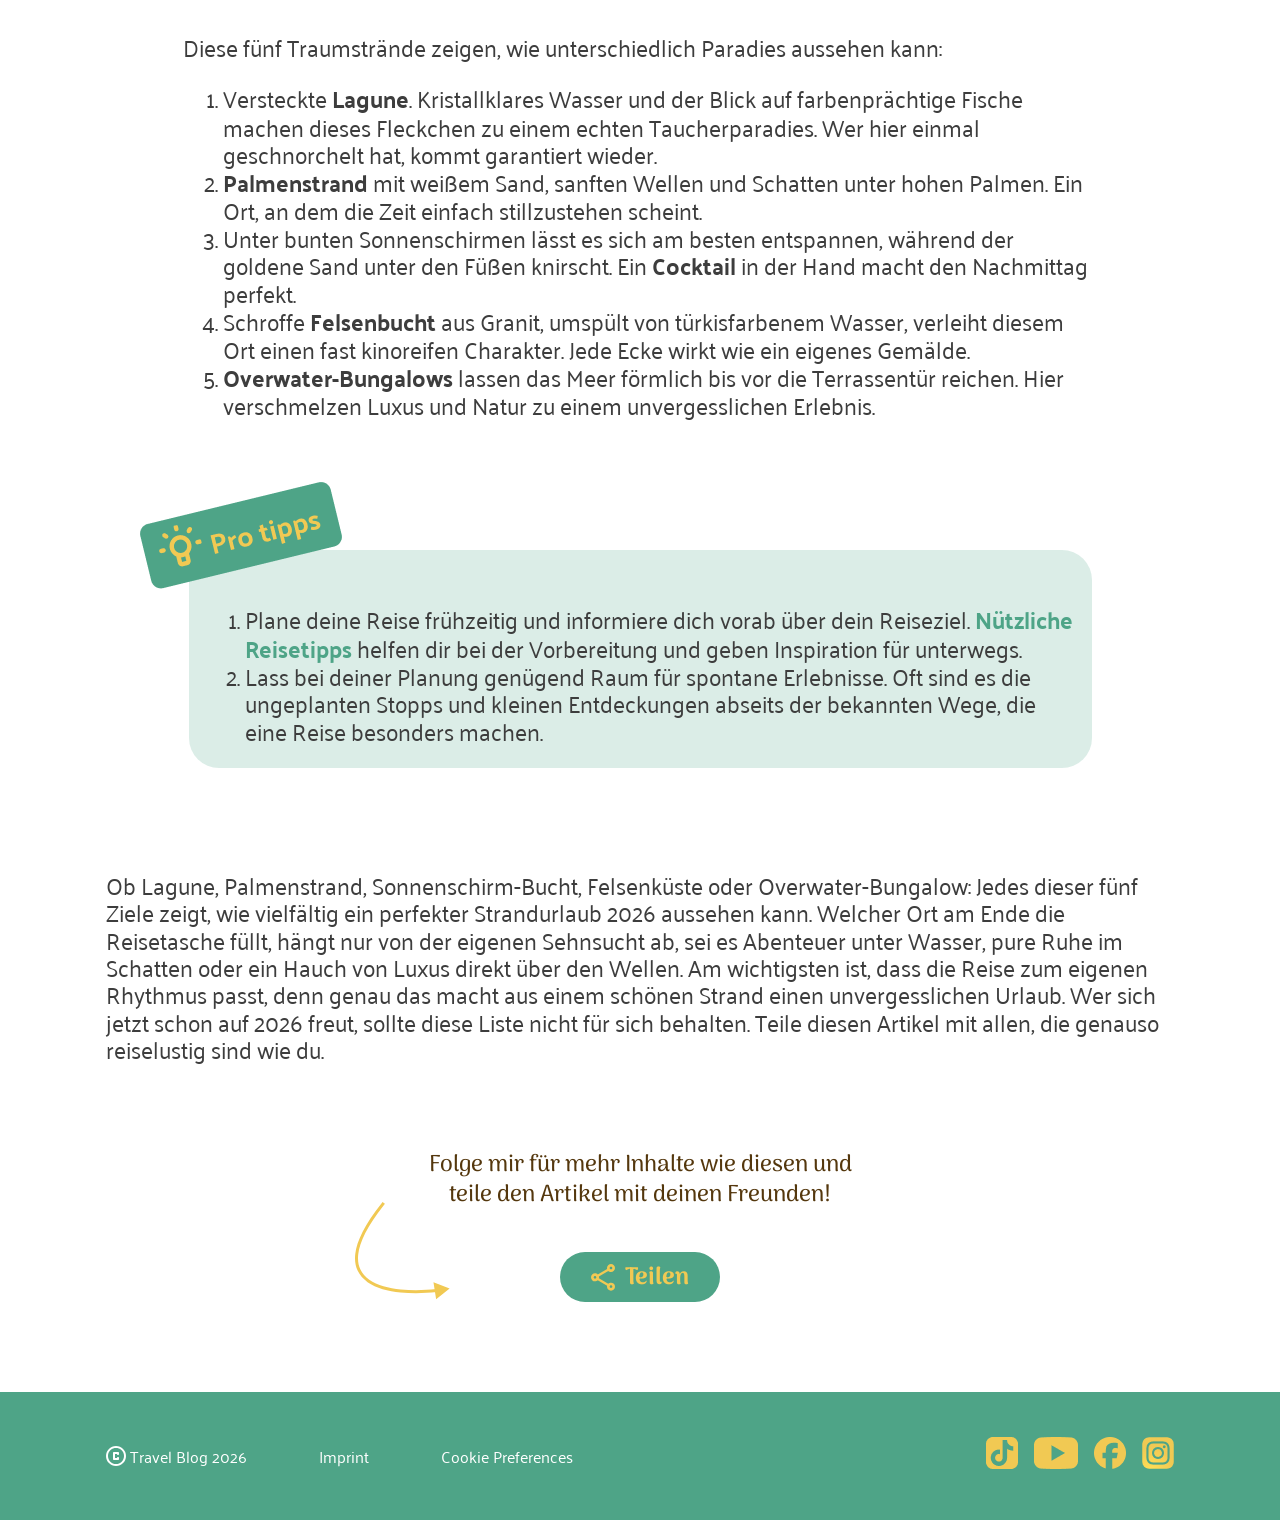
==== commit 8c1a1efb: "add lazy loading for img and change all img to compressed versions" ====
--- a/article01.html
+++ b/article01.html
@@ -89,19 +89,19 @@
 
             <section class="article-beach-section-slider">
                 <div class="article-beach-section-slider_element">
-                    <img src="./assets/img/article01/slider-beach-boat.jpg" alt="Strand 1">
-                </div>
-                <div class="article-beach-section-slider_element">
-                    <img src="./assets/img/article01/slider-beach-cliff.jpg" alt="Strand 2">
-                </div>
-                <div class="article-beach-section-slider_element">
-                    <img src="./assets/img/article01/slider-beach-fish.jpg" alt="Strand 3">
-                </div>
-                <div class="article-beach-section-slider_element">
-                    <img src="./assets/img/article01/slider-beach-island.jpg" alt="Strand 4">
-                </div>
-                <div class="article-beach-section-slider_element">
-                    <img src="./assets/img/article01/slider-beach-sand.jpg" alt="Strand 5">
+                    <img src="./assets/img/article01/slider-beach-boat.jpg" alt="Strand 1" loading="lazy">
+                </div>
+                <div class="article-beach-section-slider_element">
+                    <img src="./assets/img/article01/slider-beach-cliff.jpg" alt="Strand 2" loading="lazy">
+                </div>
+                <div class="article-beach-section-slider_element">
+                    <img src="./assets/img/article01/slider-beach-fish.jpg" alt="Strand 3" loading="lazy">
+                </div>
+                <div class="article-beach-section-slider_element">
+                    <img src="./assets/img/article01/slider-beach-island.jpg" alt="Strand 4" loading="lazy">
+                </div>
+                <div class="article-beach-section-slider_element">
+                    <img src="./assets/img/article01/slider-beach-sand.jpg" alt="Strand 5" loading="lazy">
                 </div>
             </section>
         </div>
@@ -113,11 +113,11 @@
             <input type="radio" name="beach-slide" id="beach-slide4">
             <input type="radio" name="beach-slide" id="beach-slide5">
             <div class="slider-mobile-container">
-                <img src="./assets/img/article01/slider-beach-boat.jpg" alt="Strand 1">
-                <img src="./assets/img/article01/slider-beach-cliff.jpg" alt="Strand 2">
-                <img src="./assets/img/article01/slider-beach-fish.jpg" alt="Strand 3">
-                <img src="./assets/img/article01/slider-beach-island.jpg" alt="Strand 4">
-                <img src="./assets/img/article01/slider-beach-sand.jpg" alt="Strand 5">
+                <img src="./assets/img/article01/slider-beach-boat.jpg" alt="Strand 1" loading="lazy">
+                <img src="./assets/img/article01/slider-beach-cliff.jpg" alt="Strand 2" loading="lazy">
+                <img src="./assets/img/article01/slider-beach-fish.jpg" alt="Strand 3" loading="lazy">
+                <img src="./assets/img/article01/slider-beach-island.jpg" alt="Strand 4" loading="lazy">
+                <img src="./assets/img/article01/slider-beach-sand.jpg" alt="Strand 5" loading="lazy">
             </div>
             <label for="beach-slide1"></label>
             <label for="beach-slide2"></label>
@@ -162,7 +162,7 @@
 
         <div class="tips-container">
             <div class="tips-img">
-                <img src="./assets/icons/tips-icon.png" alt="Bild Pro Tipps">
+                <img src="./assets/icons/tips-icon.png" alt="Bild Pro Tipps" loading="lazy">
             </div>
             <div class="tips-section">
                 <ol>
@@ -200,12 +200,12 @@
 
             <div class="share-button-wrapper">
                 <img class="share-vector" src="./assets/icons/share-vector.svg"
-                    alt="Bild von Halbkreis mit Pfeil auf Share Button">
+                    alt="Bild von Halbkreis mit Pfeil auf Share Button" loading="lazy">
                 <img class="share-vector-mobile" src="./assets/icons/share-vector-mobile.svg"
-                    alt="Bild von Halbkreis mit Pfeil auf Share Button">
+                    alt="Bild von Halbkreis mit Pfeil auf Share Button" loading="lazy">
 
                 <a class="share-button" href="">
-                    <img src="./assets/icons/share_icon.svg" alt="Icon für Share von Inhalten">
+                    <img src="./assets/icons/share_icon.svg" alt="Icon für Share von Inhalten" loading="lazy">
                     <p>Teilen</p>
                 </a>
             </div>
@@ -218,7 +218,7 @@
 
         <div class="footer-links">
             <div class="footer-links-copyright">
-                <img src="./assets/icons/copyright.svg" alt="Copyright Symbol für Website Rechte">
+                <img src="./assets/icons/copyright.svg" alt="Copyright Symbol für Website Rechte" loading="lazy">
                 <p>Travel Blog 2026</p>
             </div>
 
@@ -230,19 +230,19 @@
         <div class="footer-social-media-links">
 
             <a href="https://www.tiktok.com/de-DE/" target="_blank">
-                <img src="./assets/icons/footer_tiktok.png" alt="Ein Bild vom Tiktok Firmenlogo">
+                <img src="./assets/icons/footer_tiktok.png" alt="Ein Bild vom Tiktok Firmenlogo" loading="lazy">
             </a>
 
             <a href="https://www.youtube.com/" target="_blank">
-                <img src="./assets/icons/footer_youtube.png" alt="Ein Bild vom Youtube Firmenlogo">
+                <img src="./assets/icons/footer_youtube.png" alt="Ein Bild vom Youtube Firmenlogo" loading="lazy">
             </a>
 
             <a href="https://www.facebook.com/" target="_blank">
-                <img src="./assets/icons/footer_facebook.png" alt="Ein Bild vom Youtube Firmenlogo">
+                <img src="./assets/icons/footer_facebook.png" alt="Ein Bild vom Youtube Firmenlogo" loading="lazy">
             </a>
 
             <a href="https://www.instagram.com/" target="_blank">
-                <img src="./assets/icons/footer_instagram.png" alt="Ein Bild vom Instagram Firmenlogo">
+                <img src="./assets/icons/footer_instagram.png" alt="Ein Bild vom Instagram Firmenlogo" loading="lazy">
             </a>
 
         </div>
@@ -251,10 +251,10 @@
 
     <div class="mobile-nav">
         <ul>
-            <li><a href=""> <img src="./assets/icons/mobile-nav-home.svg" alt="Home Icon"> </a></li>
-            <li><a href=""> <img src="./assets/icons/mobile-nav-highlights.svg" alt="Highlights Icon"> </a></li>
-            <li><a href=""> <img src="./assets/icons/mobile-nav-faq.svg" alt="FAQ Icon"> </a></li>
-            <li><a href=""> <img src="./assets/icons/mobile-nav-contact.svg" alt="FAQ Icon"> </a></li>
+            <li><a href="index.html"> <img src="./assets/icons/mobile-nav-home.svg" alt="Home Icon" loading="lazy"> </a></li>
+            <li><a href="index.html#highlights"> <img src="./assets/icons/mobile-nav-highlights.svg" alt="Highlights Icon" loading="lazy"> </a></li>
+            <li><a href="index.html#faq"> <img src="./assets/icons/mobile-nav-faq.svg" alt="FAQ Icon" loading="lazy"> </a></li>
+            <li><a href="index.html#contact-form"> <img src="./assets/icons/mobile-nav-contact.svg" alt="FAQ Icon" loading="lazy"> </a></li>
         </ul>
     </div>
 </body>
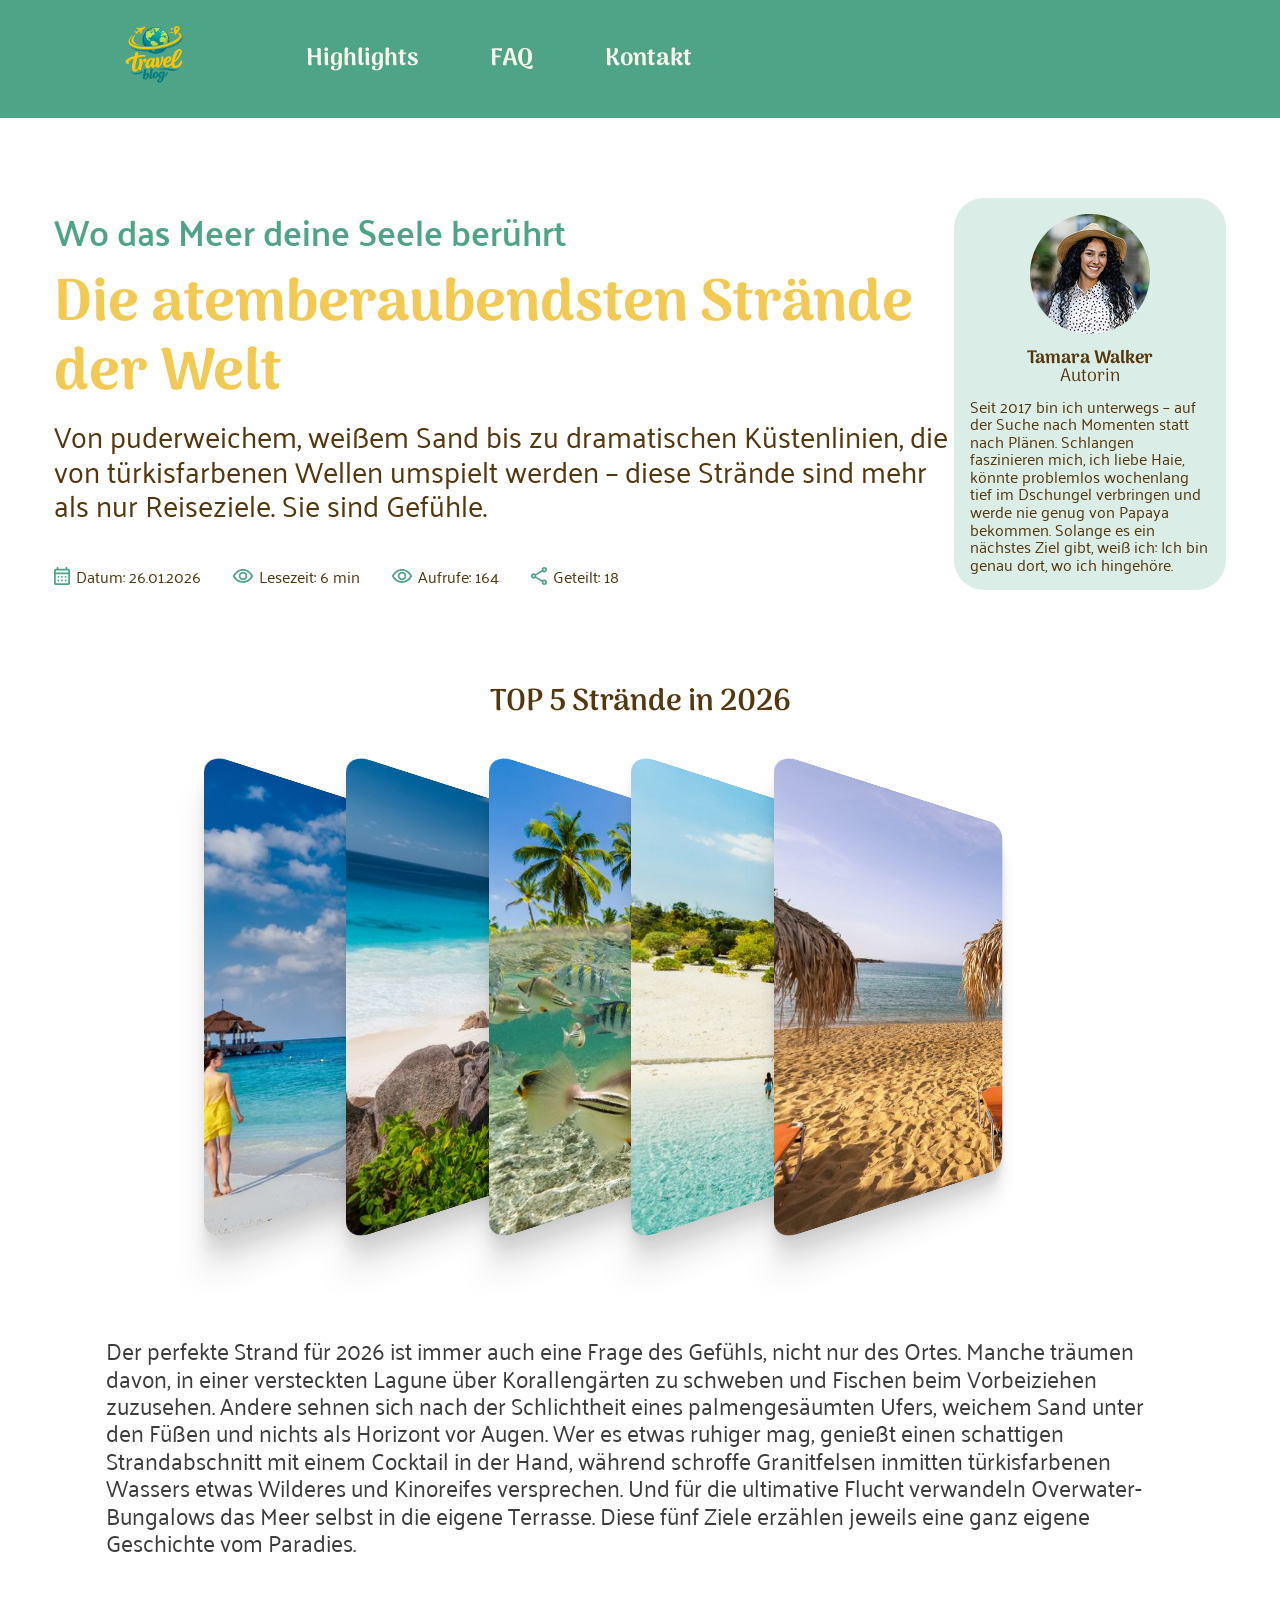
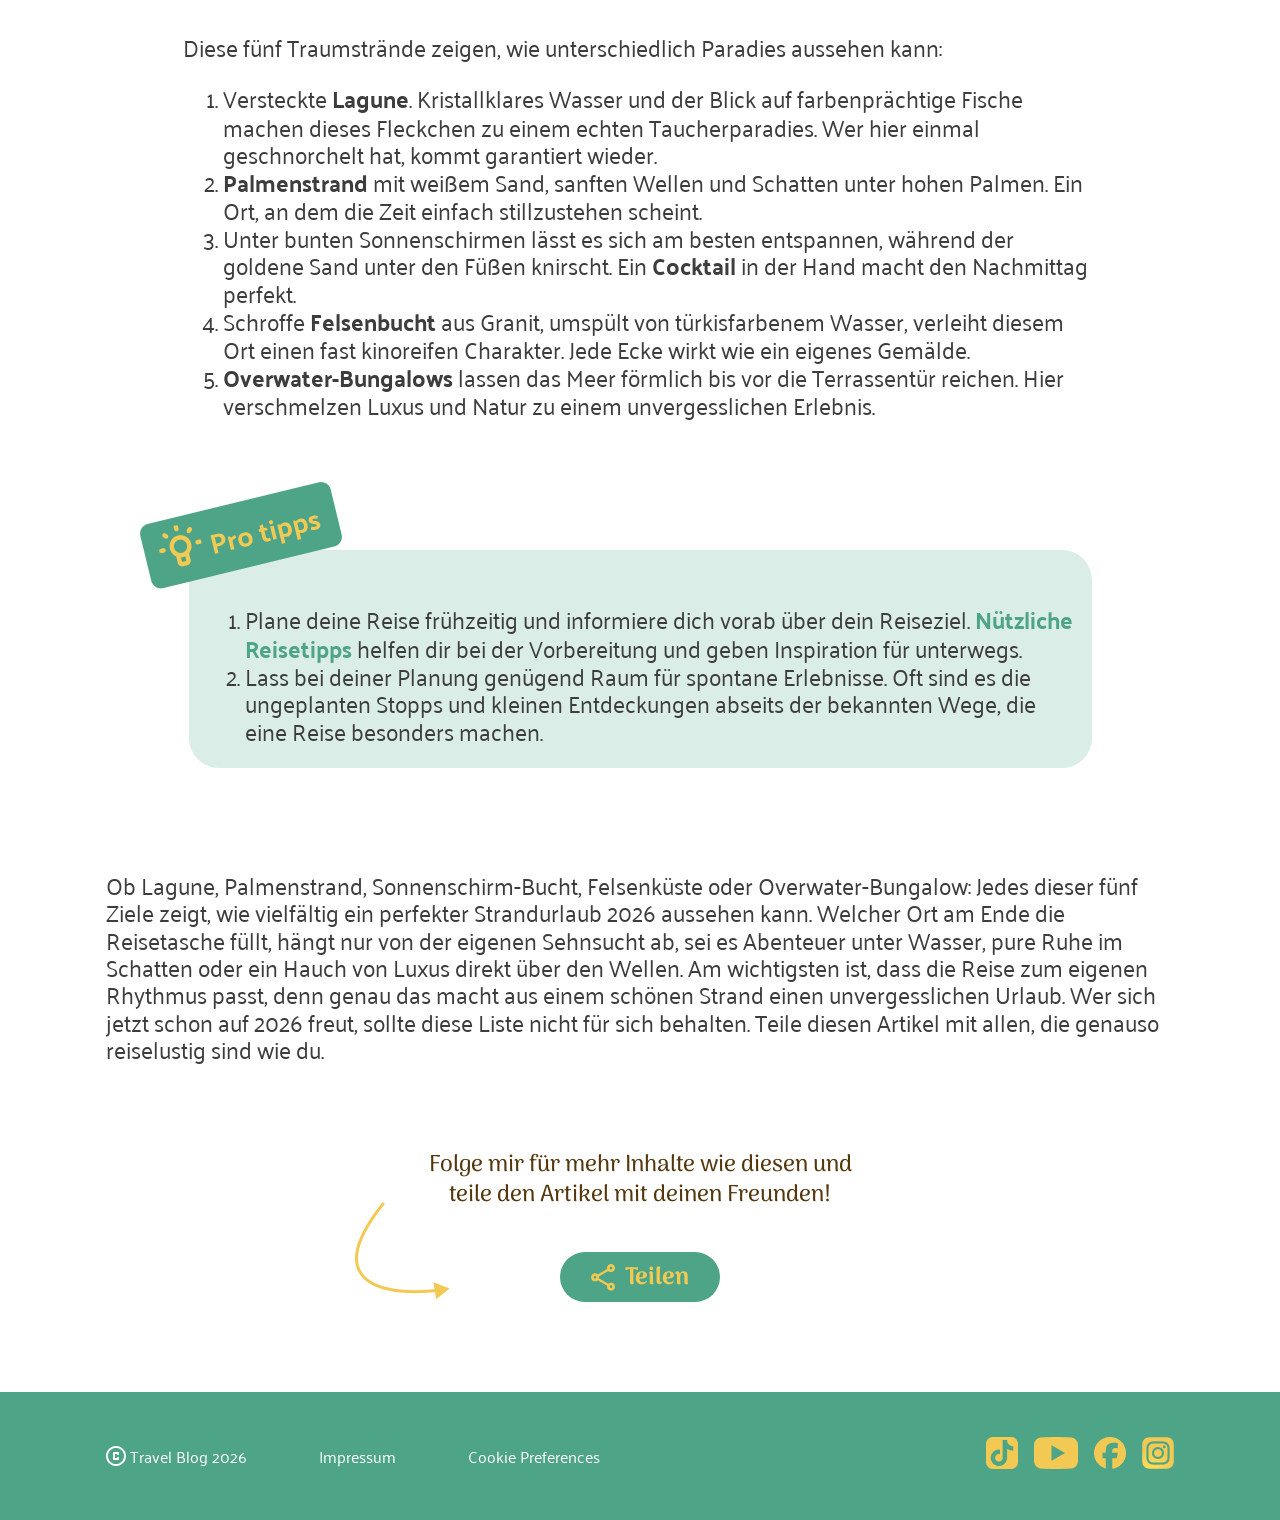
==== commit f3b22314: "update langugage for header / footer" ====
--- a/article01.html
+++ b/article01.html
@@ -27,7 +27,7 @@
         <nav>
             <a href="index.html#highlights">Highlights</a>
             <a href="index.html#faq">FAQ</a>
-            <a href="index.html#contact-form">Contact</a>
+            <a href="index.html#contact-form">Kontakt</a>
         </nav>
 
     </header>
@@ -222,7 +222,7 @@
                 <p>Travel Blog 2026</p>
             </div>
 
-            <a href="./imprint.html">Imprint</a>
+            <a href="./imprint.html">Impressum</a>
             <p> Cookie Preferences</p>
         </div>
 
--- a/styles/style.css
+++ b/styles/style.css
@@ -18,6 +18,7 @@
 }
 
 nav>a {
+    position: relative;
     text-decoration: none;
     font-size: 1.5rem;
     font-family: Arima;
@@ -26,11 +27,46 @@
     color: rgba(248, 245, 235, 1);
 }
 
+nav>a::after {
+    content: "";
+    position: absolute;
+    left: 51%;
+    bottom: 4px;
+    background-repeat: no-repeat;
+    background-size: contain;
+    opacity: 0;
+    transform: translateX(-50%) scale(0.85);
+    transition: opacity 0.25s ease-in-out, transform 0.25s ease;
+    pointer-events: none;
+}
+
+nav>a:hover::after {
+    opacity: 1;
+    transform: translateX(-50%) scale(1);
+}
+
+nav>a:nth-child(1)::after {
+    width: 121px;
+    height: 18px;
+    background-image: url("../assets/icons/highlights-hover.svg");
+}
+
+nav>a:nth-child(2)::after {
+    width: 56px;
+    height: 9px;
+    background-image: url("../assets/icons/faq-hover.svg");
+}
+
+nav>a:nth-child(3)::after {
+    width: 92px;
+    height: 11px;
+    background-image: url("../assets/icons/contact-hover.svg");
+}
+
 .content {
     padding-inline: var(--content-padding);
 
 }
-
 
 .landing-page-hero {
     background-color: rgba(241, 201, 83, 1);
@@ -102,26 +138,39 @@
 
 .landing-page-highlights {
     width: 100%;
-    max-width: 950px;
     margin: 60px auto 45px;
-    padding: 0 20px;
+
 }
 
 .landing-page-highlights p {
-    max-width: 700px;
-    margin: auto;
-    font-size: 16px;
-    line-height: 1.25;
-    color: #4b2c08;
-}
-
+    max-width: 85%;
+    font-size: 1.5rem;
+    color: rgba(84, 55, 13, 1);
+    font-family: Palanquin;
+    line-height: 1.2;
+    margin: 2rem auto 4rem auto;
+
+}
+
+.slide-content p {
+    max-width: none;
+    margin: 0.5rem 0 0;
+    font-family: "Palanquin", sans-serif;
+    font-weight: 400;
+    font-size: 1.75rem;
+    line-height: 110%;
+    letter-spacing: 0;
+    color: white;
+}
 
 .slider {
     position: relative;
     width: 100%;
-    height: 353px;
+    height: 533px;
     overflow: hidden;
     border-top-right-radius: 70px;
+
+    margin-bottom: 5rem;
 }
 
 .slides {
@@ -149,6 +198,7 @@
             rgba(0, 91, 157, 0.30),
             rgba(0, 91, 157, 0.05) 55%,
             rgba(0, 140, 180, 0.05));
+    pointer-events: none;
 }
 
 .slide:nth-child(1) {
@@ -156,41 +206,58 @@
 }
 
 .slide:nth-child(2) {
-    background-image: url(../assets/img/beach.jpg);
+    background-image: url("../assets/img/scandinavia.jpg");
 }
 
 .slide:nth-child(3) {
-    background-image: url(../assets/img/beach.jpg);
+    background-image: url("../assets/img/sanctuary.jpg");
 }
 
 .slide:nth-child(4) {
-    background-image: url(../assets/img/beach.jpg);
+    background-image: url("../assets/img/fuji.jpg");
+}
+
+#slide-1:checked~.slides {
+    transform: translateX(0);
+}
+
+#slide-2:checked~.slides {
+    transform: translateX(-25%);
+}
+
+#slide-3:checked~.slides {
+    transform: translateX(-50%);
+}
+
+#slide-4:checked~.slides {
+    transform: translateX(-75%);
+}
+
+.slider>input {
+    display: none;
 }
 
 .slide-content {
     position: absolute;
     z-index: 2;
-    top: 36px;
-    left: 25px;
-    width: calc(100% - 210px);
-    max-width: 585px;
-    padding: 12px 15px 10px;
-    color: #fff;
+    top: 3.375rem;
+    left: 2.375rem;
+    width: 55.0625rem;
+    max-width: calc(100% - 4.75rem);
+    padding: 1rem 1.5rem;
+    color: white;
     border-left: 1px solid rgba(255, 255, 255, 0.45);
     border-right: 1px solid rgba(255, 255, 255, 0.45);
     background: rgba(110, 156, 192, 0.40);
 }
 
 .slide-content h2 {
-    font-size: 31px;
-    line-height: 1.02;
-    font-weight: 800;
-    margin-bottom: 7px;
-}
-
-.slide-content p {
-    font-size: 18px;
-    line-height: 1.15;
+    margin: 0;
+    font-family: "Palanquin Dark";
+    font-weight: 600;
+    font-size: 3rem;
+    line-height: 100%;
+    letter-spacing: 0;
 }
 
 .slider-dots {
@@ -201,15 +268,12 @@
     transform: translateX(-50%);
     display: flex;
     align-items: center;
-    gap: 14px;
-}
-
-/* TODO (Marco): kein JavaScript einsetzen. Der aktive Slide-Wechsel (.dot.active,
-   Verschiebung von .slides) muss noch rein per HTML/CSS umgesetzt werden,
-   z.B. Radio-Buttons + :checked Aktuell ohne Funktion. */
+    gap: 22px;
+}
+
 .dot {
-    width: 19px;
-    height: 19px;
+    width: 28px;
+    height: 28px;
     border: none;
     border-radius: 50%;
     background: #fff;
@@ -220,14 +284,25 @@
         width 0.3s ease;
 }
 
+#slide-1:checked~.slider-dots label[for="slide-1"],
+#slide-2:checked~.slider-dots label[for="slide-2"],
+#slide-3:checked~.slider-dots label[for="slide-3"],
+#slide-4:checked~.slider-dots label[for="slide-4"] {
+    background: rgba(241, 201, 83, 1);
+    width: 40px;
+    border-radius: 20px;
+}
+
+.slide-link {
+    display: block;
+    width: 100%;
+    height: 100%;
+    color: inherit;
+    text-decoration: none;
+}
+
 .dot:hover {
     transform: scale(1.1);
-}
-
-.dot.active {
-    width: 26px;
-    background: #f5c13b;
-    border-radius: 50%;
 }
 
 .hero-turkey-circle {
@@ -489,15 +564,17 @@
 }
 
 .privacy-wrapper>input {
-    margin-top: 0.5rem;
-
-    width: 18px;
-    height: 18px;
+    margin-top: 0.4rem;
+
+    width: 1rem;
+    height: 1rem;
+    flex-shrink: 0;
+
     appearance: none;
     border: 1px solid rgba(84, 55, 13, 1);
 }
 
-.privacy-wrapper > input:hover {
+.privacy-wrapper>input:hover {
     background-color: rgba(241, 201, 83, 1);
 }
 
@@ -523,11 +600,11 @@
     text-shadow: 0 2px 4px rgba(0, 0, 0, 0.5);
 }
 
-.privacy-wrapper > input:checked {
+.privacy-wrapper>input:checked {
     background-color: rgb(78, 164, 135);
 }
 
-.privacy-wrapper > input:checked::after {
+.privacy-wrapper>input:checked::after {
     content: "";
     display: block;
     border: solid rgba(241, 201, 83, 1);
@@ -621,6 +698,58 @@
         color: rgba(84, 55, 13, 1);
 
 
+    }
+
+    .landing-page-highlights>p {
+        display: none;
+    }
+
+    .slider {
+        width: 100%;
+        height: auto;
+        aspect-ratio: 335 / 533;
+        max-width: none;
+        margin: 2rem auto 0;
+        border-top-right-radius: 70px;
+    }
+
+    .slide-content {
+        top: 3.375rem;
+        left: 1rem;
+        width: calc(100% - 2rem);
+        max-width: none;
+        padding: 0.75rem 1rem;
+    }
+
+    .slide-content h2 {
+        font-size: 1.5rem;
+    }
+
+    .slide-content p {
+        font-size: 1rem;
+        line-height: 110%;
+        display: -webkit-box;
+        -webkit-line-clamp: 3;
+        -webkit-box-orient: vertical;
+        overflow: hidden;
+
+    }
+
+    .slider-dots {
+        bottom: 29px;
+        gap: 14px;
+    }
+
+    .dot {
+        width: 20px;
+        height: 20px;
+    }
+
+    #slide-1:checked~.slider-dots label[for="slide-1"],
+    #slide-2:checked~.slider-dots label[for="slide-2"],
+    #slide-3:checked~.slider-dots label[for="slide-3"],
+    #slide-4:checked~.slider-dots label[for="slide-4"] {
+        width: 32px;
     }
 
     .personal-data {
